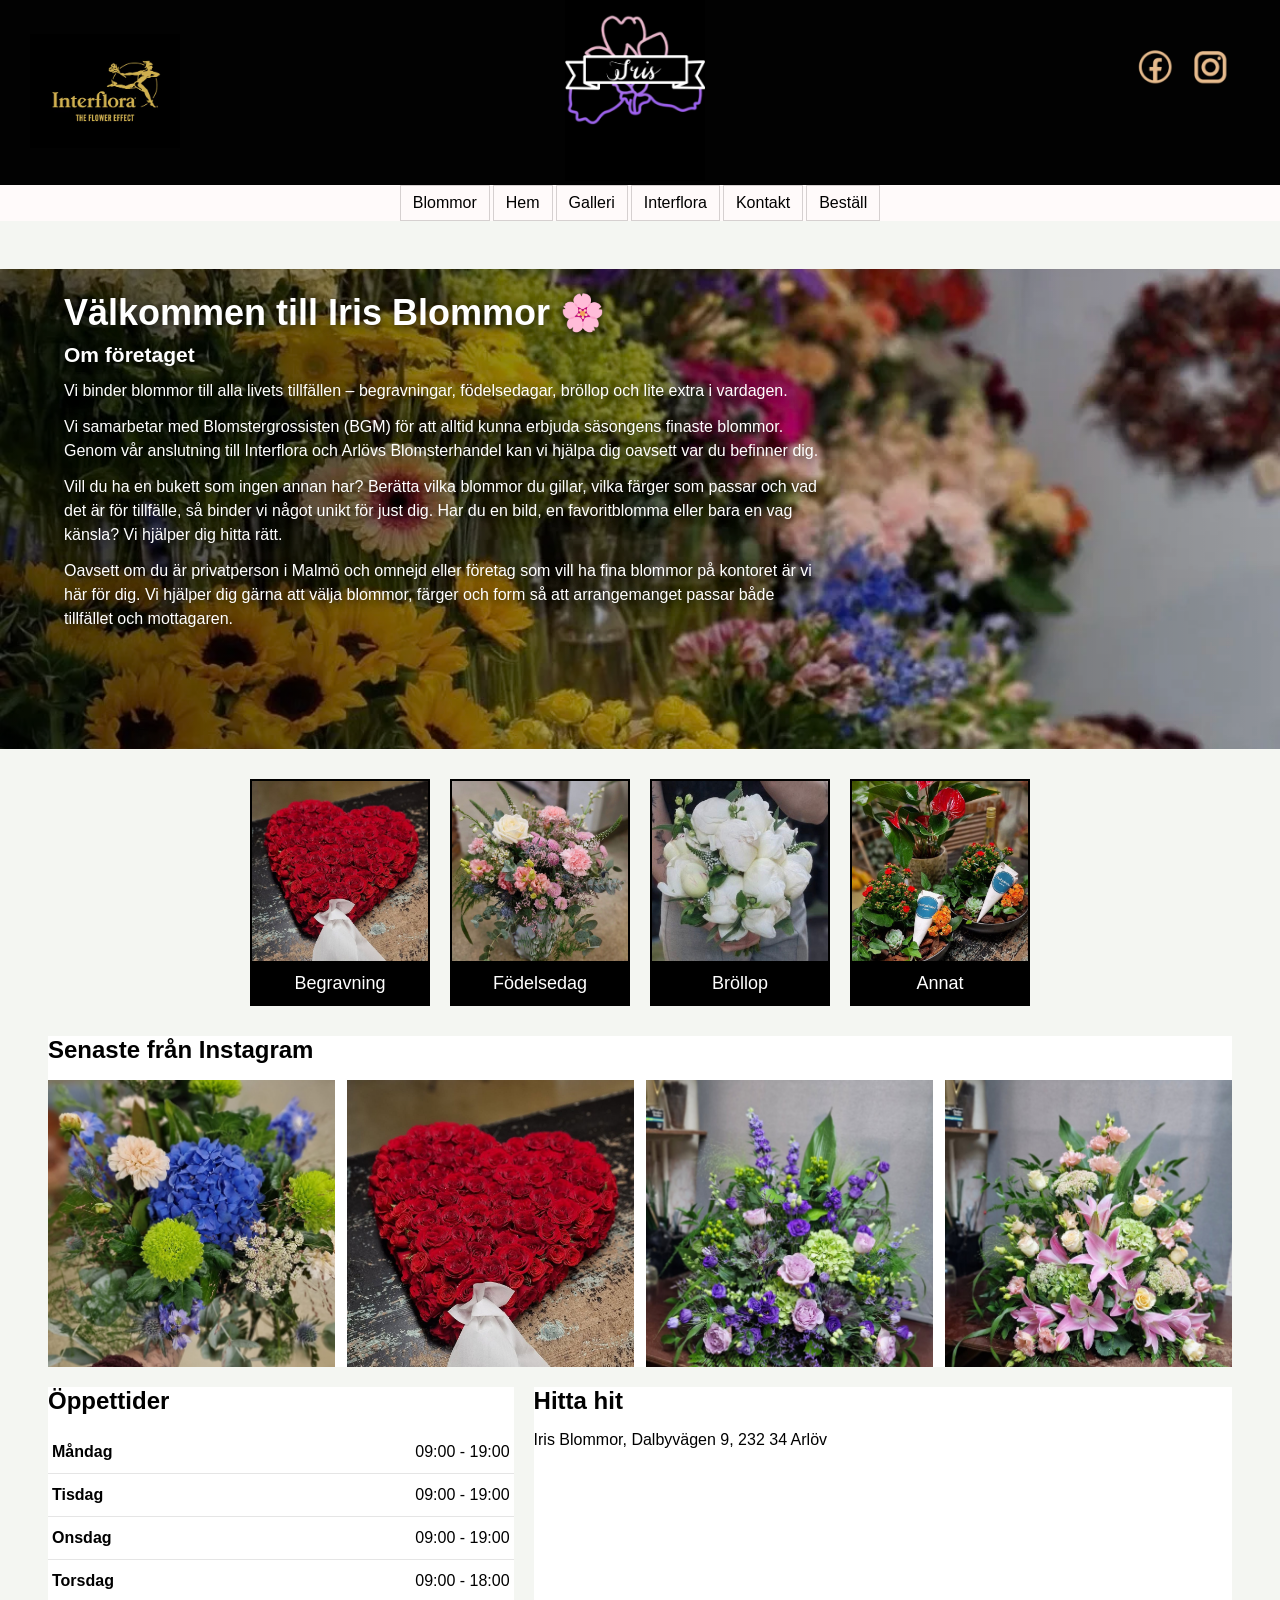
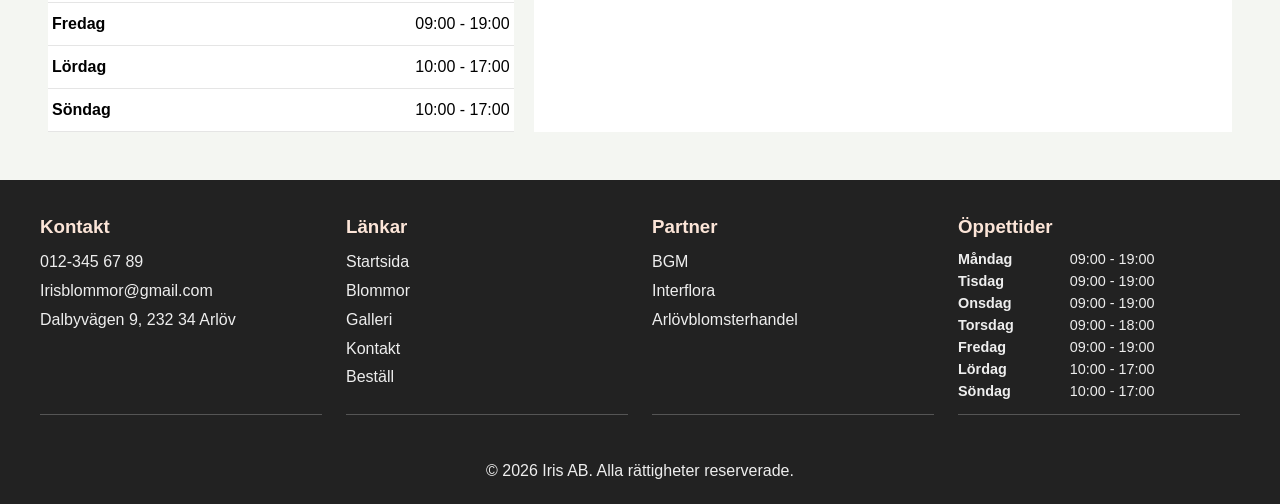
==== index.html @ 08266fca "ad" ====
<!DOCTYPE html>
<html lang="sv">


<head>
    <!-- Favicon -->
    <link rel="icon" type="image/png" href="images/favicon.png">

    <meta charset="UTF-8">

    <!-- Gör sidan anpassad för mobila enheter -->
    <meta name="viewport" content="width=device-width, initial-scale=1.0">
    <title>Startsida | Iris Blommor</title>

    <!-- kopplar html till css -->
    <link rel="stylesheet" href="style.css">
</head>


<body>

    <!-- Header -->

    <header class ="header">
        <div class="align-hover"> </div>

        <!-- samarbetspartners logga och länk -->

        
        <a href="https://www.interflora.se/" target="_blank" class="interflora-link">
            <img src="images/1. startsida/interflora.logga.avif" alt="Interflora">
        </a>

        <!-- Logga -->
        <div class="logo">
            <a href="index.html">
                <img src="images/Logga.png" alt="Logga för Iris Blommor">
            </a>
        </div>

        <!-- sociala medier öppnas i ny flik -->
        <a href="https://www.facebook.com/p/Arl%C3%B6vs-Blomsterhandel-61556911313052/" target="_blank" class="facebook-link">
            <img src="images/1. startsida/facebook.icon.png" alt="Facebook">
        </a>
        <a href="https://www.instagram.com/arlovsblomsterhandel/" target="_blank" class="instagram-link">
            <img src="images/1. startsida/instagram.icon.png" alt="Instagram">
        </a>
        </div>


        <!-- navbar -->

<nav class="nav">

    <!-- Checkbox som styr hamburgarmenyn -->
    <input type="checkbox" id="menu-toggle">

    <!-- Hamburgarikon -->
    <label for="menu-toggle" class="hamburger">
        ☰
    </label>

    <!-- Navigeringslänkar -->
    <ul class="nav-links">

        <!-- Dropdown för Blommor -->
        <li class="dropdown">
            <a href="blommor.html">Blommor</a>

            <!-- Undermenyn -->
            <ul class="dropdown-menu">
                <li><a href="Begravning.html">Begravning</a></li>
                <li><a href="födelsedag.html">Födelsedag</a></li>
                <li><a href="Bröllop.html">Bröllop</a></li>
                <li><a href="annat.html">Annat</a></li>
            </ul>
        </li>
        <li><a href="index.html">Hem</a></li>

        <li><a href="Galleri.html">Galleri</a></li>
        <li>
            <a href="https://www.interflora.se/" target="_blank">
                Interflora
            </a>
        </li>
        <li><a href="Kontakt.html">Kontakt</a></li>
        <li><a href="Beställ.html">Beställ</a></li>
    </ul>
</nav>
    </header>
    <main class="main home-page">
        <section class="home-Backgroundimg">
            <div class="Background-picture">
                <img src="images/1. startsida/startsida.bakgrund.webp" alt="Blommor i butiken">
                <div class="hero-caption">
                    <h1>Välkommen till Iris Blommor 🌸</h1>
                    <h2>Om företaget</h2>
                    <p>
                        Vi binder blommor till alla livets tillfällen – begravningar, födelsedagar, bröllop och lite extra i vardagen.
                    </p>
                    <p>
                        Vi samarbetar med Blomstergrossisten (BGM) för att alltid kunna erbjuda säsongens finaste blommor. Genom vår anslutning till Interflora och Arlövs Blomsterhandel kan vi hjälpa dig oavsett var du befinner dig.
                    </p>
                    <p>
                        Vill du ha en bukett som ingen annan har? Berätta vilka blommor du gillar, vilka färger som passar och vad det är för tillfälle, så binder vi något unikt för just dig. Har du en bild, en favoritblomma eller bara en vag känsla? Vi hjälper dig hitta rätt.
                    </p>
                    <p>
                        Oavsett om du är privatperson i Malmö och omnejd eller företag som vill ha fina blommor på kontoret är vi här för dig. Vi hjälper dig gärna att välja blommor, färger och form så att arrangemanget passar både tillfället och mottagaren.
                </div>
            </div>
        </section>
        <nav class="category-row" aria-label="Blomkategorier">
            <a class="category-card" href="Begravning.html">
                <img src="images/1. startsida/startsida.begravning.jpg" alt="Röda begravningsrosor">
                <span>Begravning</span>
            </a>
            <a class="category-card" href="Födelsedag.html">
                <img src="images/1. startsida/startsida.födelsedag.jpg" alt="Födelsedagsblommor">
                <span>Födelsedag</span>
            </a>
            <a class="category-card" href="Bröllop.html">
                <img src="images/1. startsida/startsida.bröllop.jpg" alt="Brudbukett">
                <span>Bröllop</span>
            </a>
            <a class="category-card" href="annat.html">
                <img src="images/1. startsida/startsida.annat.jpg" alt="Blommor och gröna växter">
                <span>Annat</span>
            </a>
        </nav>
        <section class="insta-gallery">
            <h2>Senaste från Instagram</h2>
            <div class="insta-photos">
                <a href="https://www.instagram.com/arlovsblomsterhandel/" target="_blank" rel="noopener noreferrer">
                    <img src="images/2. galleri/819581224_122337029588230377_409432642541311560_n.jpg" alt="Blomsterarrangemang från Instagram" loading="lazy">
                </a>
                <a href="https://www.instagram.com/arlovsblomsterhandel/" target="_blank" rel="noopener noreferrer">
                    <img src="images/2. galleri/788689650_122330932160230377_5820481284189888704_n.jpg" alt="Blomsterarrangemang från Instagram" loading="lazy">
                </a>
                <a href="https://www.instagram.com/arlovsblomsterhandel/" target="_blank" rel="noopener noreferrer">
                    <img src="images/2. galleri/787598677_122330304278230377_1115316224677030741_n.jpg" alt="Blomsterarrangemang från Instagram" loading="lazy">
                </a>
                <a href="https://www.instagram.com/arlovsblomsterhandel/" target="_blank" rel="noopener noreferrer">
                    <img src="images/2. galleri/786392705_122330304266230377_5832967426461933245_n.jpg" alt="Blomsterarrangemang från Instagram" loading="lazy">
                </a>
            </div>
        </section>
        <div class="home-info">
            <section class="open-hours">
                <h2>Öppettider</h2>
                <table>
                    <tr><th scope="row">Måndag</th><td>09:00 - 19:00</td></tr>
                    <tr><th scope="row">Tisdag</th><td>09:00 - 19:00</td></tr>
                    <tr><th scope="row">Onsdag</th><td>09:00 - 19:00</td></tr>
                    <tr><th scope="row">Torsdag</th><td>09:00 - 18:00</td></tr>
                    <tr><th scope="row">Fredag</th><td>09:00 - 19:00</td></tr>
                    <tr><th scope="row">Lördag</th><td>10:00 - 17:00</td></tr>
                    <tr><th scope="row">Söndag</th><td>10:00 - 17:00</td></tr>
                </table>
            </section>
            <section class="find-us">
                <h2>Hitta hit</h2>
                <address>Iris Blommor, Dalbyvägen 9, 232 34 Arlöv</address>
                <iframe title="Karta till Arlövs Blomsterhandel" src="https://www.google.com/maps/embed?pb=!1m18!1m12!1m3!1d2252.2440947046625!2d13.0731449!3d55.632567599999994!2m3!1f0!2f0!3f0!3m2!1i1024!2i768!4f13.1!3m3!1m2!1s0x4653a25322d41d95%3A0x89d843fb14d000d4!2sInterflora%20%2F%20Arl%C3%B6vs%20Blomsterhandel%20AB!5e0!3m2!1ssv!2sse!4v1791801878613!5m2!1ssv!2sse" loading="lazy" referrerpolicy="strict-origin-when-cross-origin" allowfullscreen></iframe>
            </section>
        </div>
    </main>
    <footer class="footer">
        <div class="footer-content">
            <section>
                <h3>Kontakt</h3>
                <a href="+46123456789">012-345 67 89</a>
                <a href="mailto:irisblommor@gmail.com">Irisblommor@gmail.com</a>
                <a href="https://www.google.com/maps/search/?api=1&amp;query=Dalbyv%C3%A4gen+9%2C+232+34+Arl%C3%B6v">Dalbyvägen 9, 232 34 Arlöv</a>  
            </section> 
            
            <nav aria-label="Sidfotsmeny">
                <h3>Länkar</h3>
                <a href="index.html">Startsida</a>
                <a href="blommor.html">Blommor</a> 
                <a href="Galleri.html">Galleri</a>
                <a href="Kontakt.html">Kontakt</a>
                <a href="Beställ.html">Beställ</a>
            </nav>

            <section>
                <h3>Partner</h3>
                <a href="https://bgm.aph.se/">BGM</a>
                <a href="https://www.interflora.se/">Interflora</a>
                <a href="https://arlovsblomsterhandel.se/">Arlövblomsterhandel</a>
            </section>

            <section>
                <h3>Öppettider</h3>
                <table>
                    <tr><th scope="row">Måndag</th><td>09:00 - 19:00</td></tr>
                    <tr><th scope="row">Tisdag</th><td>09:00 - 19:00</td></tr>
                    <tr><th scope="row">Onsdag</th><td>09:00 - 19:00</td></tr>
                    <tr><th scope="row">Torsdag</th><td>09:00 - 18:00</td></tr>
                    <tr><th scope="row">Fredag</th><td>09:00 - 19:00</td></tr>
                    <tr><th scope="row">Lördag</th><td>10:00 - 17:00</td></tr>
                    <tr><th scope="row">Söndag</th><td>10:00 - 17:00</td></tr>
                </table>
            </section>
            <p>&copy; 2026 Iris AB. Alla rättigheter reserverade.</p>
        </div>
    </footer>
</body>
</html>
---- style.css ----
/* Mobile-first: mobil är standard. Större skärmar anpassas längre ned. */
:root {
    --farg-svart: #020202;
    --farg-vit: white;
}

/* Grundstil och mobil */
* {
    margin: 0;
    padding: 0;
    box-sizing: border-box;
}

body {
    font-family: Arial, sans-serif;
    margin: 0;
    padding: 0;
    box-sizing: border-box;
}

.header {
    background-color: var(--farg-svart);
    padding: 10px 0 0;
    text-align: center;
    display: grid;
    grid-template-columns: 1fr 1fr 1fr;
    align-items: center;
    padding-top: 8px;
}

.interflora-link {
    grid-column: 1;
    grid-row: 1;
    justify-self: start;
    margin-left: 10px;
}

.interflora-link img {
    width: 70px;
    height: auto;
    margin-right: 10px;
}

.logo {
    grid-column: 2;
    grid-row: 1;
    justify-self: center;
}

.logo img {
    width: 90px;
    height: auto;
    margin-right: 10px;
}

.facebook-link {
    grid-column: 3;
    grid-row: 1;
    justify-self: end;
    margin-right: 45px;
}

.instagram-link {
    grid-column: 3;
    grid-row: 1;
    justify-self: end;
    margin-right: 10px;
}

.facebook-link img,
.instagram-link img {
    width: 30px;
    height: auto;
    margin-right: 6px;
}

.nav {
    background-color: #fffafa;
    position: relative;
    z-index: 10;
    grid-column: 1 / -1;
    grid-row: 2;
    width: 100%;
}

.nav-links {
    display: none;
    justify-content: center;
    align-items: stretch;
    gap: 0;
    list-style: none;
    margin: 0;
    padding: 0;
    flex-direction: column;
    width: 100%;
}

.nav a {
    display: block;
    padding: 12px 20px;
    border: 1px solid #d6d0d0;
    color: black;
    text-decoration: none;
}

.nav a:hover {
    background-color: #f2f2f2;
}

.dropdown {
    position: relative;
}

.nav .dropdown-menu {
    display: block;
    position: static;
    top: 100%;
    left: 0;
    min-width: 180px;
    background-color: white;
    list-style: none;
    margin: 0;
    padding: 0;
    border: none;
    box-shadow: none;
    padding-left: 20px;
}

.nav .dropdown:hover .dropdown-menu,

.nav .dropdown:focus-within .dropdown-menu {
    display: block;
}

.dropdown-menu a {
    padding: 12px 15px;
}

.dropdown-menu a:hover {
    background-color: #eeeeee;
}

#menu-toggle {
    display: none;
}

.hamburger {
    display: block;
    font-size: 30px;
    cursor: pointer;
    padding: 10px 20px;
    color: black;
}

.main {
    padding: clamp(16px, 4vw, 48px);
    background: #f4f6f2;
}

.home-Backgroundimg,

.category-row,

.insta-gallery,

.home-info {
    width: min(100%, 1200px);
    margin-inline: auto;
}

.home-Backgroundimg {
    width: calc(100% + clamp(16px, 4vw, 48px) + clamp(16px, 4vw, 48px));
    max-width: none;
    margin-left: calc(0px - clamp(16px, 4vw, 48px));
    margin-right: 0;
}

.Background-picture {
    position: relative;
    overflow: hidden;
    aspect-ratio: auto;
    min-height: 0;
    display: grid;
}

.Background-picture::after {
    position: absolute;
    inset: 0;
    content: "";
    background: linear-gradient(90deg, rgba(0, 0, 0, 0.62), transparent);
}

.Background-picture > img {
    position: absolute;
    inset: 0;
    display: block;
    width: 100%;
    height: 100%;
    object-fit: cover;
}

.hero-caption {
    position: relative;
    z-index: 1;
    right: auto;
    top: auto;
    left: auto;
    width: auto;
    max-width: none;
    color: white;
    text-align: left;
    text-shadow: 0 2px 10px rgba(0, 0, 0, 0.8);
    grid-area: 1 / 1;
    align-self: start;
    margin: 16px;
    bottom: auto;
}

.hero-caption h1 {
    margin-bottom: 10px;
    font-size: 24px;
    line-height: 1.1;
}

.hero-caption h2 {
    margin-bottom: 12px;
    font-size: 18px;
}

.hero-caption p {
    margin: 0;
    font-size: 14px;
    line-height: 1.35;
    text-align: left;
}

.hero-caption p + p {
    margin-top: 8px;
}

.home-page .category-row {
    display: flex;
    justify-content: center;
    align-items: center;
    flex-wrap: wrap;
    gap: 20px;
    padding: 30px 0;
}

.home-page .category-card {
    display: block;
    width: min(140px, calc((100% - 15px) / 2));
    background: var(--farg-vit);
    border: 2px solid black;
    color: black;
    text-align: center;
    text-decoration: none;
    transition: transform 0.3s ease;
}

.home-page .category-card img {
    display: block;
    width: 100%;
    height: 110px;
    object-fit: cover;
}

.home-page .category-card span {
    display: block;
    margin: 0;
    padding: 10px;
    border-top: 2px solid black;
    color: white;
    background: black;
    font-size: 18px;
}

.home-page .category-card:hover,

.home-page .category-card:focus-visible {
    z-index: 2;
    transform: scale(1.25);
}

.insta-gallery,

.open-hours,

.find-us {
    padding: 20px;
    color: black;
    background: var(--farg-vit);
    text-align: left;
}

.insta-gallery h2,

.open-hours h2,

.find-us h2 {
    margin-bottom: 16px;
}

.insta-photos {
    display: grid;
    grid-template-columns: repeat(2, minmax(0, 1fr));
    gap: 9px;
}

.insta-photos a {
    overflow: hidden;
    aspect-ratio: 1;
}

.insta-photos img {
    display: block;
    width: 100%;
    height: 100%;
    object-fit: cover;
}

.home-info {
    display: grid;
    grid-template-columns: 1fr;
    gap: 14px;
    margin-top: 20px;
}

.open-hours table,

.find-us iframe {
    width: 100%;
}

.open-hours table {
    border-collapse: collapse;
}

.open-hours th,

.open-hours td {
    padding: 12px 4px;
    border-bottom: 1px solid #e5e5e5;
    text-align: left;
}

.open-hours td {
    text-align: right;
    white-space: nowrap;
}

.find-us address {
    margin-bottom: 12px;
    font-style: normal;
}

.find-us iframe {
    display: block;
    height: 220px;
    border: 0;
}

.home-page .category-card:hover,

    .home-page .category-card:focus-visible {
    transform: scale(1.1);
}

.insta-gallery,

    .open-hours,

    .find-us {
    padding: 16px;
}

.footer {
    padding: 36px 20px 18px;
    color: #f5f5f5;
    background: #222;
}

.footer-content {
    max-width: 1200px;
    margin: auto;
    display: grid;
    grid-template-columns: 1fr;
    gap: 16px;
}

.footer-content > section,

.footer-content > nav {
    padding-bottom: 12px;
    border-bottom: 1px solid #555;
}

.footer h3 {
    margin-bottom: 10px;
    color: #fce5d8;
}

.footer p,

.footer a,

.footer address {
    color: #eee;
    line-height: 1.8;
}

.footer address {
    font-style: normal;
}

.footer a {
    display: block;
    text-decoration: none;
}

.footer a:hover {
    text-decoration: underline;
}

.footer table {
    width: 100%;
    border-collapse: collapse;
    color: #eee;
    font-size: 0.9rem;
}

.footer th,

.footer td {
    padding: 3px 0;
    text-align: left;
}

.footer td {
    white-space: nowrap;
}

.footer-content > p {
    grid-column: 1 / -1;
    margin-top: 4px;
    padding-top: 14px;
    text-align: center;
}

main {
    padding-top: 28px;
    padding-bottom: 30px;
}

main .Galleri-bilder {
    max-width: 1200px;
    margin: 18px auto;
    display: grid;
    grid-template-columns: repeat(2, minmax(0, 1fr));
    gap: 12px;
    grid-auto-flow: dense;
}

main .Galleri-bilder img {
    display: block;
    width: 100%;
    height: 240px;
    object-fit: cover;
    border-radius: 12px;
    box-shadow: 0 4px 12px rgba(0, 0, 0, 0.08);
}

main .Galleri-bilder .gallery-feature {
    grid-column: span 1;
    height: 260px;
}

.header-top {
    padding: 10px;
    gap: 10px;
}

.facebook-link img,

    .instagram-link img {
    width: 30px;
}

.sociala-medier {
    gap: 5px;
}

.sociala-medier img {
    width: 25px;
    height: 25px;
}

#menu-toggle:checked ~ .nav-links {
    display: flex;
}

.bestall-main {
    min-height: 100vh;
    background-color: white;
    padding: 20px 10px 40px;
    display: flex;
    justify-content: center;
    align-items: flex-start;
}

.bestall-form {
    width: 100%;
    max-width: 400px;
    border: 2px solid black;
    padding: 10px;
    display: flex;
    flex-direction: column;
    gap: 12px;
}

.bestall-form h1 {
    font-size: 26px;
    margin-bottom: 10px;
}

.bestall-form label {
    font-size: 16px;
}

.bestall-form > input,

.bestall-form textarea {
    width: 100%;
    padding: 10px;
    border: 1px solid #777;
    border-radius: 4px;
    font-family: Arial, sans-serif;
    font-size: 16px;
}

.form-grupp {
    display: flex;
    flex-wrap: wrap;
    gap: 15px;
    margin: 12px 0;
}

.form-grupp label {
    display: flex;
    align-items: center;
    gap: 5px;
}

.notering {
    display: flex;
    align-items: center;
    gap: 8px;
}

.bestall-form button {
    background-color: var(--farg-svart);
    color: white;
    border: none;
    padding: 12px;
    font-size: 16px;
    cursor: pointer;
}

.bestall-form button:hover {
    background-color: #555;
}

.kategorier {
    display: flex;
    justify-content: space-evenly;
    align-items: center;
    flex-wrap: wrap;
    gap: 15px;
    padding: 30px 10px;
}

.kategori {
    display: block;
    width: 140px;
    background-color: white;
    border: 2px solid black;
    text-align: center;
    text-decoration: none;
    color: black;
    transition: transform 0.3s ease;
}

.kategori img {
    display: block;
    width: 100%;
    height: 110px;
    object-fit: cover;
}

.kategori p {
    background-color: black;
    color: white;
    padding: 10px;
    font-size: 18px;
    margin: 0;
    border-top: 2px solid black;
}

.kategori:hover {
    transform: scale(1.25);
    z-index: 2;
}

.kategori:hover, .kategori:focus-visible {
    transform: scale(1.1);
}

.begravning-main {
    background-color: white;
    min-height: 100vh;
    padding: 20px 15px 40px;
}

.begravning-main h1 {
    font-size: 32px;
    margin-bottom: 5px;
    margin-left: 0;
}

.begravning-intro {
    font-size: 14px;
    margin-left: 0;
    margin-bottom: 30px;
}

.begravning-grid {
    display: grid;
    grid-template-columns: 1fr;
    gap: 25px 10px;
}

.begravning-kategori {
    min-width: 0;
    padding: 0 8px;
    border-right: 1px solid black;
}

.begravning-kategori:last-child {
    border-right: none;
}

.begravning-huvudbild {
    display: block;
    width: 100%;
    aspect-ratio: 1 / 1;
    height: auto;
    object-fit: cover;
    object-position: center;
    border-radius: 5px;
}

.begravning-kategori h2 {
    font-size: 15px;
    margin-top: 10px;
    margin-bottom: 5px;
}

.begravning-kategori p {
    font-size: 13px;
    margin-bottom: 25px;
}

.begravning-bilder {
    display: grid;
    flex-direction: column;
    gap: 15px;
    grid-template-columns: repeat(2, minmax(0, 1fr));
}

.begravning-bestall {
    display: flex;
    justify-content: center;
    margin-top: 50px;
}

.begravning-bestall a {
    background-color: black;
    color: white;
    text-decoration: none;
    padding: 15px 35px;
    border-radius: 5px;
    font-size: 18px;
}

.begravning-bestall a:hover {
    background-color: #555;
}

.fodelsedag-main {
    background-color: white;
    min-height: 100vh;
    padding: 20px 15px 40px;
}

.fodelsedag-main h1 {
    font-size: 32px;
    margin-bottom: 25px;
    margin-left: 0;
}

.fodelsedag-info {
    max-width: 850px;
}

.fodelsedag-info p {
    font-size: 15px;
    line-height: 1.4;
    margin-bottom: 10px;
}

.fodelsedag-bilder {
    display: grid;
    grid-template-columns: 1fr;
    gap: 10px;
    max-width: 900px;
    margin: 0 auto;
}

.fodelsedag-bilder img {
    display: block;
    width: 100%;
    aspect-ratio: 1 / 1;
    height: auto;
    object-fit: cover;
    object-position: center;
    border-radius: 5px;
}

.fodelsedag-bestall {
    display: flex;
    justify-content: center;
    margin-top: 50px;
}

.fodelsedag-bestall a {
    background-color: black;
    color: white;
    text-decoration: none;
    padding: 15px 35px;
    border-radius: 5px;
    font-size: 18px;
}

.fodelsedag-bestall a:hover {
    background-color: #555;
}

.brollop-main {
    background-color: white;
    min-height: 100vh;
    padding: 20px 15px 40px;
}

.brollop-main h1 {
    font-size: 32px;
    margin-bottom: 5px;
    margin-left: 0;
}

.brollop-intro {
    font-size: 14px;
    margin-left: 0;
    margin-bottom: 30px;
}

.brollop-grid {
    display: grid;
    grid-template-columns: 1fr;
    gap: 25px 10px;
}

.brollop-kategori {
    min-width: 0;
    padding: 0 8px;
    border-right: none;
}

.brollop-kategori:last-child {
    border-right: none;
}

.brollop-huvudbild {
    display: block;
    width: 100%;
    aspect-ratio: 1 / 1;
    height: auto;
    object-fit: cover;
    object-position: center;
    border-radius: 5px;
}

.brollop-kategori h2 {
    font-size: 17px;
    margin-top: 10px;
    margin-bottom: 5px;
}

.brollop-kategori p {
    font-size: 14px;
    margin-bottom: 25px;
}

.brollop-bilder {
    display: grid;
    flex-direction: column;
    gap: 15px;
    grid-template-columns: repeat(2, minmax(0, 1fr));
}

.brollop-bestall {
    display: flex;
    justify-content: center;
    margin-top: 50px;
}

.brollop-bestall a {
    background-color: black;
    color: white;
    text-decoration: none;
    padding: 15px 35px;
    border-radius: 5px;
    font-size: 18px;
}

.brollop-bestall a:hover {
    background-color: #555;
}

.annat-main {
    background-color: white;
    min-height: 100vh;
    padding: 20px 15px 40px;
}

.annat-main h1 {
    font-size: 32px;
    margin-bottom: 5px;
    margin-left: 0;
}

.annat-intro {
    font-size: 14px;
    margin-bottom: 30px;
    margin-left: 0;
}

.annat-grid {
    display: grid;
    grid-template-columns: 1fr;
    gap: 25px 10px;
}

.annat-kategori {
    min-width: 0;
    padding: 0 8px;
    border-right: none;
}

.annat-kategori:last-child {
    border-right: none;
}

.annat-huvudbild {
    display: block;
    width: 100%;
    aspect-ratio: 1 / 1;
    height: auto;
    object-fit: cover;
    object-position: center;
    border-radius: 5px;
}

.annat-kategori h2 {
    font-size: 17px;
    margin-top: 10px;
    margin-bottom: 5px;
}

.annat-kategori p {
    font-size: 14px;
    margin-bottom: 25px;
}

.annat-bilder {
    display: grid;
    flex-direction: column;
    gap: 15px;
    grid-template-columns: repeat(2, minmax(0, 1fr));
}

.begravning-bilder img,

.brollop-bilder img,

.annat-bilder img {
    display: block;
    width: 100%;
    max-width: 100%;
    height: auto;
}

.annat-bestall {
    display: flex;
    justify-content: center;
    margin-top: 50px;
}

.annat-bestall a {
    background-color: black;
    color: white;
    text-decoration: none;
    padding: 15px 35px;
    border-radius: 5px;
    font-size: 18px;
}

.annat-bestall a:hover {
    background-color: #555;
}

/* Anpassning från 401px */
@media (min-width: 401px) {
    .begravning-grid {
        grid-template-columns: repeat(2, minmax(0, 1fr));
    }

    .begravning-bilder {
        display: flex;
        grid-template-columns: revert;
    }

    .fodelsedag-bilder {
        grid-template-columns: repeat(2, minmax(0, 1fr));
    }

    .brollop-grid {
        grid-template-columns: repeat(2, minmax(0, 1fr));
    }

    .brollop-bilder {
        display: flex;
        grid-template-columns: revert;
    }

    .annat-grid {
        grid-template-columns: repeat(2, minmax(0, 1fr));
    }

    .annat-bilder {
        display: flex;
        grid-template-columns: revert;
    }

}

/* Anpassning från 601px */
@media (min-width: 601px) {
    .Background-picture {
        aspect-ratio: 16 / 6;
        min-height: 220px;
        display: revert;
    }

    .hero-caption {
        position: absolute;
        right: 24px;
        top: 24px;
        left: 5%;
        width: min(72%, 760px);
        max-width: 760px;
        grid-area: revert;
        align-self: revert;
        margin: revert;
        bottom: revert;
    }

    .hero-caption h1 {
        font-size: 36px;
    }

    .hero-caption h2 {
        font-size: 21px;
    }

    .hero-caption p {
        font-size: 16px;
        line-height: 1.5;
    }

    .hero-caption p + p {
        margin-top: 12px;
    }

    .home-page .category-card {
        width: min(180px, calc((100% - 20px) / 2));
    }

    .home-page .category-card img {
        height: 180px;
    }

    .insta-photos {
        grid-template-columns: repeat(4, minmax(0, 1fr));
        gap: 12px;
    }

    .home-info {
        grid-template-columns: minmax(0, 0.8fr) minmax(0, 1.2fr);
        gap: 20px;
    }

    .find-us iframe {
        height: 240px;
    }

    .begravning-main {
        padding: 30px 25px 60px;
    }

    .begravning-main h1 {
        font-size: 42px;
        margin-left: 30px;
    }

    .begravning-intro {
        margin-left: 30px;
    }

    .begravning-grid {
        grid-template-columns: repeat(3, minmax(0, 1fr));
    }

    .fodelsedag-main {
        padding: 30px 25px 60px;
    }

    .fodelsedag-main h1 {
        font-size: 42px;
        margin-left: 30px;
    }

    .fodelsedag-info p {
        font-size: 17px;
    }

    .fodelsedag-bilder {
        grid-template-columns: repeat(3, minmax(0, 1fr));
        gap: 20px;
    }

    .brollop-main {
        padding: 30px 25px 60px;
    }

    .brollop-main h1 {
        font-size: 42px;
        margin-left: 30px;
    }

    .brollop-intro {
        margin-left: 30px;
    }

    .annat-main {
        padding: 30px 25px 60px;
    }

    .annat-main h1 {
        font-size: 42px;
        margin-left: 30px;
    }

    .annat-grid {
        grid-template-columns: repeat(3, minmax(0, 1fr));
    }

    .Background-picture > img {
        grid-area: revert;
    }

    .insta-gallery,
    
        .open-hours,
    
        .find-us {
        padding: revert;
    }

    .annat-intro {
        margin-left: revert;
    }

}

/* Anpassning från 700px */
@media (min-width: 700px) {
    .footer-content {
        grid-template-columns: repeat(2, minmax(0, 1fr));
        gap: 24px;
    }

}

/* Anpassning från 769px */
@media (min-width: 769px) {
    .interflora-link {
        margin-left: 30px;
    }

    .interflora-link img {
        width: 150px;
    }

    .logo img {
        width: 140px;
    }

    .facebook-link {
        margin-right: 85px;
    }

    .instagram-link {
        margin-right: 30px;
    }

    .nav-links {
        display: flex;
        align-items: center;
        gap: 3px;
        flex-direction: revert;
        width: revert;
    }

    .nav a {
        padding: 8px 12px;
    }

    .nav .dropdown-menu {
        display: none;
        position: absolute;
        border: 1px solid #d6d0d0;
        box-shadow: 0 5px 10px rgba(0, 0, 0, 0.2);
        padding-left: revert;
    }

    .hamburger {
        display: none;
        font-size: revert;
        cursor: revert;
        padding: revert;
        color: revert;
    }

    .footer-content {
        grid-template-columns: repeat(4, minmax(0, 1fr));
    }

    main .Galleri-bilder {
        grid-template-columns: repeat(3, minmax(0, 1fr));
    }

    main .Galleri-bilder .gallery-feature {
        height: 360px;
    }

    .bestall-main {
        padding: 30px 20px 60px;
    }

    .bestall-form {
        padding: 20px;
    }

    .kategorier {
        gap: 20px;
        padding: 50px 20px;
    }

    .kategori {
        width: 180px;
    }

    .kategori img {
        height: 180px;
    }

    .header {
        padding-top: revert;
    }

    .header-top {
        padding: revert;
        gap: revert;
    }

    .facebook-link img,
    .instagram-link img {
        width: 70px;
    }

    .sociala-medier {
        gap: revert;
    }

    .sociala-medier img {
        width: revert;
        height: revert;
    }

    #menu-toggle:checked ~ .nav-links {
        display: revert;
    }

    .kategori:hover, .kategori:focus-visible {
        transform: revert;
    }

}

/* Anpassning från 1001px */
@media (min-width: 1001px) {
    .begravning-grid {
        grid-template-columns: repeat(7, 1fr);
        gap: 10px;
    }

    .brollop-grid {
        grid-template-columns: repeat(4, minmax(0, 1fr));
        gap: 10px;
    }

    .brollop-kategori {
        border-right: 1px solid black;
    }

    .annat-grid {
        grid-template-columns: repeat(5, minmax(0, 1fr));
        gap: 10px;
    }

    .annat-kategori {
        border-right: 1px solid black;
    }

}


/* Stor bild på Blommor-sidan */
.blommor-hero {
    position: relative;
    width: 100%;
    height: 300px;
    overflow: hidden;
}

.blommor-hero img {
    display: block;
    width: 100%;
    height: 100%;
    object-fit: cover;
}

.blommor-hero h1 {
    position: absolute;
    top: 50%;
    left: 50%;
    transform: translate(-50%, -50%);
    color: white;
    background-color: rgba(0, 0, 0, 0.5);
    padding: 15px 25px;
    text-align: center;
}

/* Bakgrundsbild bakom beställningsformuläret */
.bestall-main {
    background-image: url("images/1. startsida/startsida.bakgrund.webp");
    background-size: cover;
    background-position: center;
    background-repeat: no-repeat;
}

.bestall-form {
    background-color: white;
}

/* Tangentbordsstöd för hamburgarmenyn */
#menu-toggle {
    position: absolute;
    width: 1px;
    height: 1px;
    opacity: 0;
}

#menu-toggle:focus-visible + .hamburger {
    outline: 3px solid #b88656;
    outline-offset: 4px;
}

/* Större bild på större skärmar */
@media (min-width: 768px) {
    .blommor-hero {
        height: 450px;
    }
}


/* Helbild på undersidorna - mobil först */
.sidbild {
    width: 100%;
    height: 250px;
    overflow: hidden;
    margin-bottom: 30px;
}

.sidbild img {
    display: block;
    width: 100%;
    height: 100%;
    object-fit: cover;
}

/* Gör så helbilden når sidans kanter */
.begravning-main .sidbild,
.brollop-main .sidbild,
.fodelsedag-main .sidbild,
.annat-main .sidbild {
    width: calc(100% + 30px);
    margin-left: -15px;
}

/* Beställ-sidan har redan flex-layout */
.bestall-main {
    flex-direction: column;
    align-items: center;
}

.bestall-main .sidbild {
    width: calc(100% + 20px);
    margin-left: -10px;
    flex-shrink: 0;
}

/* Surfplatta */
@media (min-width: 768px) {
    .sidbild {
        height: 350px;
    }

    .begravning-main .sidbild,
    .brollop-main .sidbild,
    .fodelsedag-main .sidbild,
    .annat-main .sidbild {
        width: calc(100% + 50px);
        margin-left: -25px;
    }

    .bestall-main .sidbild {
        width: calc(100% + 40px);
        margin-left: -20px;
    }
}

/* Dator */
@media (min-width: 1000px) {
    .sidbild {
        height: 450px;
    }
}


/* =====================================
   KONTAKTSIDA
   ===================================== */

/* Tar bort extra utrymme ovanför bannern */
.kontakt-main {
    padding-top: 0;
    background-color: white;
}

/* Stor bild högst upp */
.kontakt-hero {
    position: relative;
    width: 100%;
    height: 180px;
    overflow: hidden;
}

.kontakt-hero img {
    width: 100%;
    height: 100%;
    object-fit: cover;
}

/* Rubriken på bilden */
.kontakt-hero h1 {
    position: absolute;
    top: 50%;
    left: 50%;
    transform: translate(-50%, -50%);

    color: white;
    background-color: rgba(0, 0, 0, 0.5);
    padding: 12px 25px;
    text-align: center;
}

/* Allt innehåll på kontaktsidan */
.kontaktsida {
    max-width: 1100px;
    margin: 0 auto;
    padding: 30px 20px;
}

/* Toves bild och kontaktinfo */
.kontakt-info {
    display: grid;
    grid-template-columns: 1fr;
    gap: 30px;
    align-items: start;
}

/* Bild på Tove */
.kontakt-agare img {
    display: block;
    width: 100%;
    max-width: 250px;
    height: 350px;
    object-fit: cover;
    border: 1px solid black;
}

.kontakt-agare p {
    margin-top: 10px;
    font-size: 18px;
}

/* Rubriker och text */
.kontakt-uppgifter h2 {
    font-size: 36px;
    margin-bottom: 30px;
    border-bottom: 2px solid black;
    width: fit-content;
}

.kontakt-uppgifter h3 {
    font-size: 26px;
    margin-bottom: 15px;
}

.kontakt-uppgifter p {
    font-size: 17px;
    margin-bottom: 12px;
    line-height: 1.5;
}

.kontakt-uppgifter a {
    color: black;
    overflow-wrap: anywhere;
}

/* Hemsidans tillverkare */
.kontakt-team {
    margin-top: 45px;
    border-top: 2px solid black;
    padding-top: 15px;
}

.kontakt-team > h2 {
    text-align: center;
    font-size: 28px;
    margin-bottom: 35px;
}

/* Personerna ligger under varandra på mobil */
.team-grid {
    display: grid;
    grid-template-columns: 1fr;
    gap: 35px;
}

/* Bild och text bredvid varandra */
.team-person {
    display: flex;
    align-items: flex-start;
    gap: 15px;
}

.team-person img {
    width: 75px;
    height: 75px;
    object-fit: cover;
    border-radius: 50%;
    flex-shrink: 0;
}

.team-person h3 {
    font-size: 22px;
    margin-bottom: 5px;
    border-bottom: 1px solid black;
}

.team-person p {
    font-size: 16px;
    line-height: 1.5;
}

/* =====================================
   STÖRRE SKÄRMAR
   ===================================== */

@media (min-width: 600px) {

    .kontakt-hero {
        height: 220px;
    }

    /* Bild till vänster, info till höger */
    .kontakt-info {
        grid-template-columns: 280px 1fr;
        gap: 40px;
    }

    /* Två personer på varje rad */
    .team-grid {
        grid-template-columns: repeat(2, minmax(0, 1fr));
        gap: 50px 30px;
    }
}

@media (min-width: 1000px) {

    .kontakt-hero {
        height: 250px;
    }

    .kontaktsida {
        padding: 50px 40px;
    }

    .kontakt-info {
        grid-template-columns: 300px 1fr;
        gap: 70px;
    }

    .team-grid {
        gap: 65px 70px;
    }
}
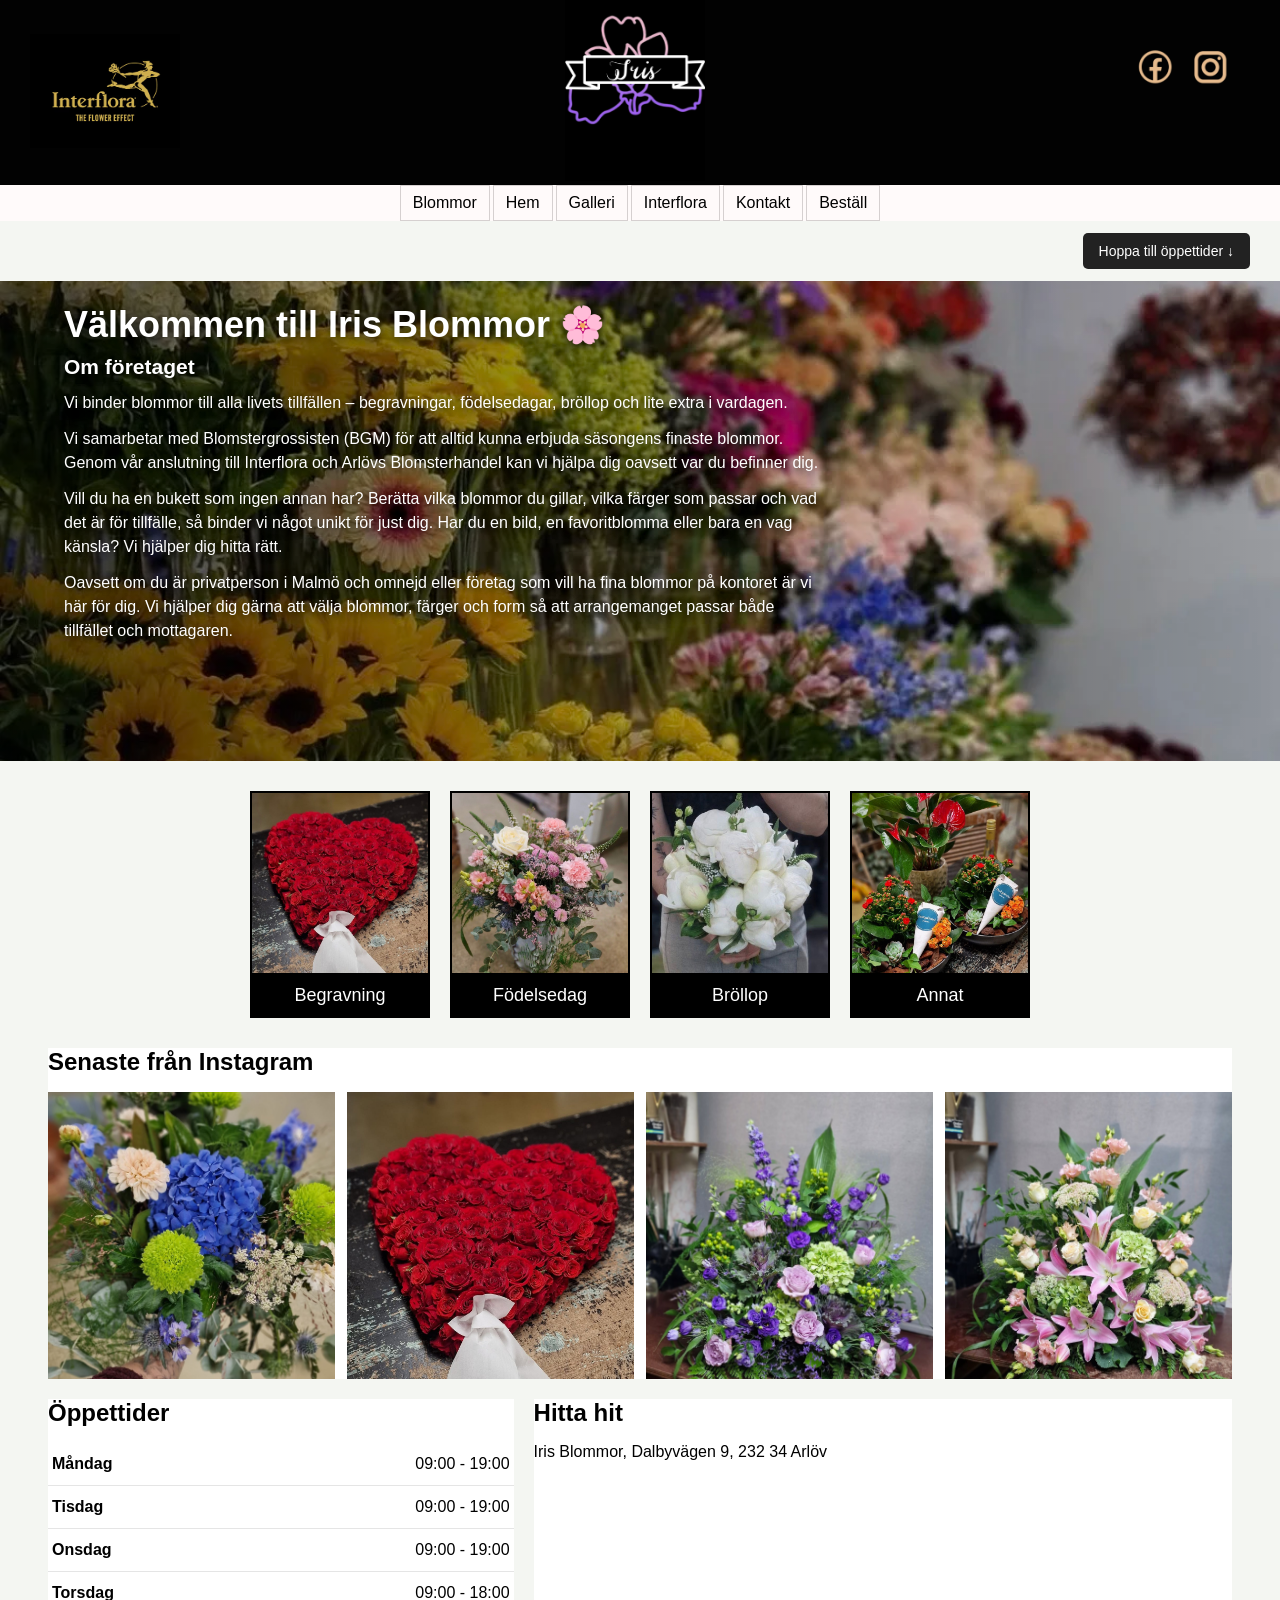
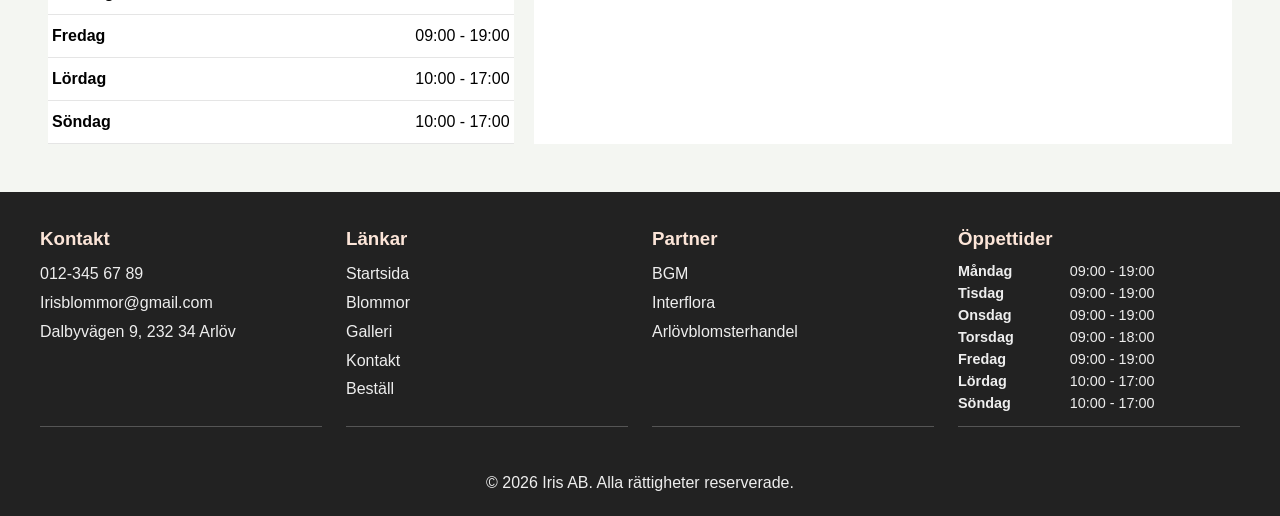
==== commit 61741d92: "hoppa-till knapp" ====
--- a/index.html
+++ b/index.html
@@ -88,6 +88,14 @@
     </ul>
 </nav>
     </header>
+
+    <!-- Knapp som leder ner till öppettiderna -->
+    <div class="hoppa-till">
+        <a href="#oppettider" class="hoppa-knapp">
+            Hoppa till öppettider ↓
+        </a>
+    </div>
+
     <main class="main home-page">
         <section class="home-Backgroundimg">
             <div class="Background-picture">
@@ -145,7 +153,7 @@
             </div>
         </section>
         <div class="home-info">
-            <section class="open-hours">
+            <section class="open-hours" id="oppettider">
                 <h2>Öppettider</h2>
                 <table>
                     <tr><th scope="row">Måndag</th><td>09:00 - 19:00</td></tr>
--- a/style.css
+++ b/style.css
@@ -1557,3 +1557,53 @@
         gap: 65px 70px;
     }
 }
+/* =========================================
+   HOPPA TILL ÖPPETTIDER
+   ========================================= */
+
+/* Placerar knappen till höger under navbaren */
+.hoppa-till {
+    display: flex;
+    justify-content: flex-end;
+    padding: 12px 30px;
+    background-color: #f4f6f2;
+}
+
+/* Knappens utseende */
+.hoppa-knapp {
+    display: inline-block;
+    padding: 10px 16px;
+    background-color: #222;
+    color: white;
+    text-decoration: none;
+    border-radius: 5px;
+    font-size: 14px;
+}
+
+/* Ändrar färg när muspekaren är över knappen */
+.hoppa-knapp:hover {
+    background-color: #555;
+}
+
+/* Tydligt fokus när man använder tangentbord */
+.hoppa-knapp:focus-visible {
+    outline: 3px solid #b88656;
+    outline-offset: 3px;
+}
+
+/* Gör att sidan rullar mjukt till öppettiderna */
+html {
+    scroll-behavior: smooth;
+}
+
+/* Respekterar användare som vill ha mindre rörelse */
+@media (prefers-reduced-motion: reduce) {
+    html {
+        scroll-behavior: auto;
+    }
+}
+
+/* Tar bort extra utrymme ovanför herobilden på startsidan */
+main.main {
+    padding-top: 0;
+}
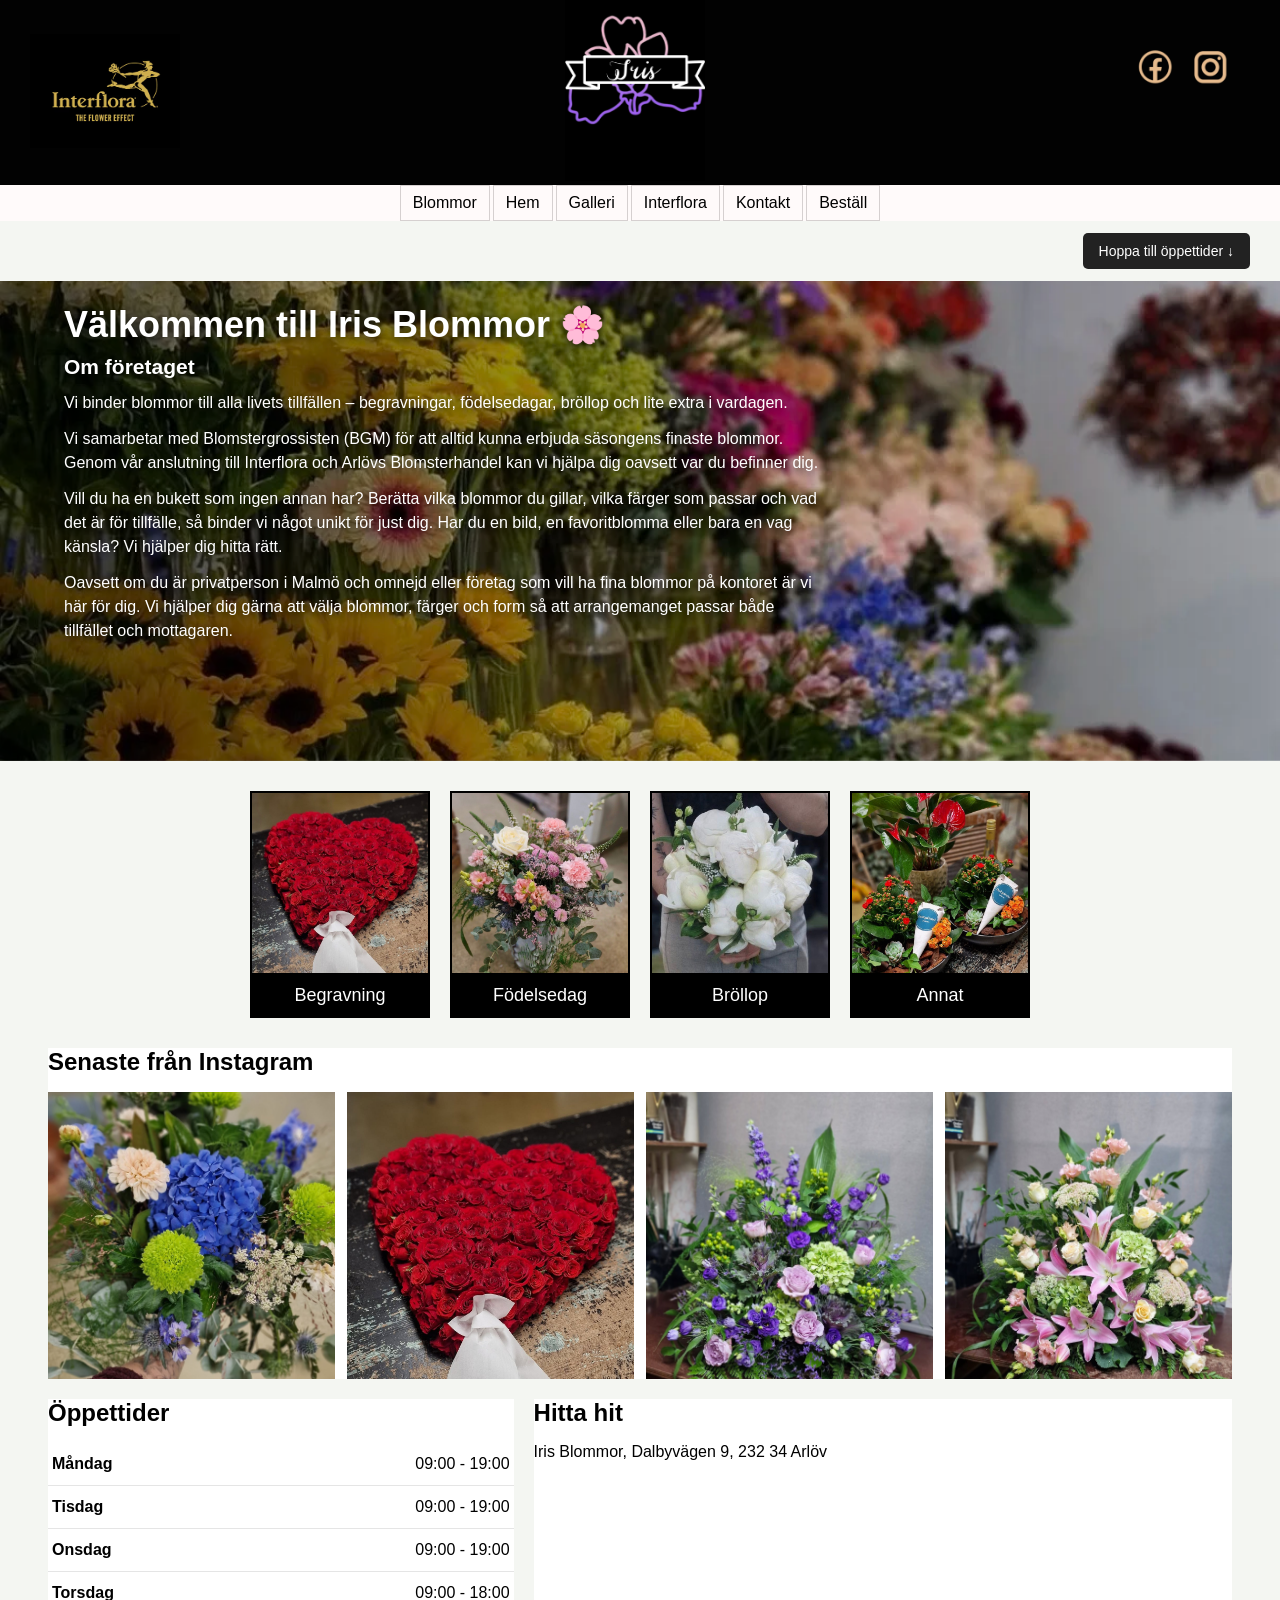
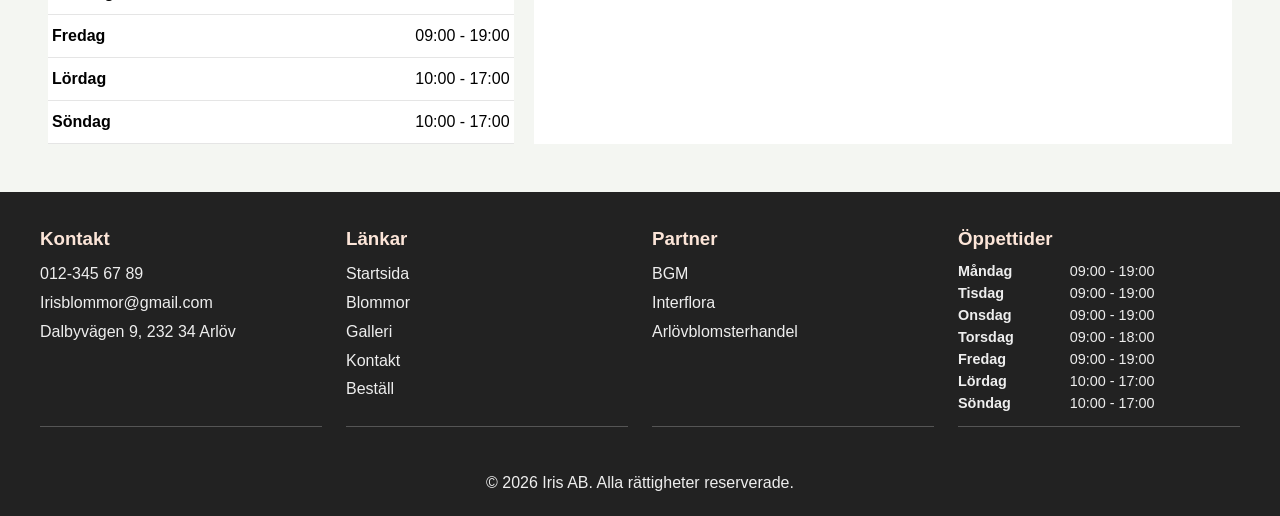
==== commit a1398a2b: "hamburgare fixad." ====
--- a/index.html
+++ b/index.html
@@ -50,24 +50,56 @@
 
         <!-- navbar -->
 
-<nav class="nav">
-
-    <!-- Checkbox som styr hamburgarmenyn -->
-    <input type="checkbox" id="menu-toggle">
-
-    <!-- Hamburgarikon -->
-    <label for="menu-toggle" class="hamburger">
-        ☰
-    </label>
-
-    <!-- Navigeringslänkar -->
-    <ul class="nav-links">
-
-        <!-- Dropdown för Blommor -->
+
+<!-- ==================== NAVIGATION ==================== -->
+
+<nav class="nav" aria-label="Huvudnavigation">
+
+    <!-- Hamburgarmeny för mobil -->
+    <details class="mobilmeny">
+        <summary class="hamburger">
+            <span aria-hidden="true">☰</span>
+            <span class="meny-text">Meny</span>
+        </summary>
+
+        <!-- Länkar som visas när mobilmenyn öppnas -->
+        <ul class="mobil-nav-links">
+
+            <li>
+                <details class="mobil-dropdown">
+                    <summary>Blommor</summary>
+
+                    <ul class="mobil-dropdown-links">
+                        <li><a href="blommor.html">Alla blommor</a></li>
+                        <li><a href="Begravning.html">Begravning</a></li>
+                        <li><a href="födelsedag.html">Födelsedag</a></li>
+                        <li><a href="Bröllop.html">Bröllop</a></li>
+                        <li><a href="annat.html">Annat</a></li>
+                    </ul>
+                </details>
+            </li>
+
+            <li><a href="index.html">Hem</a></li>
+            <li><a href="Galleri.html">Galleri</a></li>
+            <li>
+                <a href="https://www.interflora.se/"
+                   target="_blank"
+                   rel="noopener noreferrer">
+                    Interflora
+                </a>
+            </li>
+            <li><a href="Kontakt.html">Kontakt</a></li>
+            <li><a href="Beställ.html">Beställ</a></li>
+
+        </ul>
+    </details>
+
+    <!-- Vanlig navigation för dator -->
+    <ul class="dator-nav-links">
+
         <li class="dropdown">
             <a href="blommor.html">Blommor</a>
 
-            <!-- Undermenyn -->
             <ul class="dropdown-menu">
                 <li><a href="Begravning.html">Begravning</a></li>
                 <li><a href="födelsedag.html">Födelsedag</a></li>
@@ -75,18 +107,23 @@
                 <li><a href="annat.html">Annat</a></li>
             </ul>
         </li>
+
         <li><a href="index.html">Hem</a></li>
-
         <li><a href="Galleri.html">Galleri</a></li>
         <li>
-            <a href="https://www.interflora.se/" target="_blank">
+            <a href="https://www.interflora.se/"
+               target="_blank"
+               rel="noopener noreferrer">
                 Interflora
             </a>
         </li>
         <li><a href="Kontakt.html">Kontakt</a></li>
         <li><a href="Beställ.html">Beställ</a></li>
+
     </ul>
+
 </nav>
+
     </header>
 
     <!-- Knapp som leder ner till öppettiderna -->
--- a/style.css
+++ b/style.css
@@ -1606,4 +1606,376 @@
 /* Tar bort extra utrymme ovanför herobilden på startsidan */
 main.main {
     padding-top: 0;
-}+}
+
+/* =========================================
+   TILLBAKA TILL TOPPEN-KNAPP
+   ========================================= */
+
+/* Placerar knappen till höger längst ner i main */
+.till-toppen {
+    display: flex;
+    justify-content: flex-end;
+    margin-top: 30px;
+}
+
+/* Knappens utseende */
+.till-toppen-knapp {
+    display: inline-block;
+    padding: 10px 16px;
+    background-color: #222;
+    color: white;
+    text-decoration: none;
+    border-radius: 5px;
+    font-size: 14px;
+}
+
+/* Ändrar färg när muspekaren är över knappen */
+.till-toppen-knapp:hover {
+    background-color: #555;
+}
+
+/* Tydlig markering för tangentbordsanvändare */
+.till-toppen-knapp:focus-visible {
+    outline: 3px solid #b88656;
+    outline-offset: 3px;
+}
+
+/* =========================================
+   KATEGORIBILDER PÅ BESTÄLLNINGSSIDAN
+   ========================================= */
+
+/* Håller formuläret centrerat på sidan */
+.bestall-main .bestall-layout {
+    position: relative;
+    width: 100%;
+    display: flex;
+    justify-content: center;
+}
+
+/* Behåller formulärets befintliga storlek */
+.bestall-main .bestall-layout .bestall-form {
+    width: 100%;
+    max-width: 400px;
+}
+
+/* Kategorierna visas under formuläret på mobil */
+.bestall-kategorier {
+    display: flex;
+    flex-direction: column;
+    gap: 15px;
+    width: 150px;
+}
+
+/* Varje kategori får en tydlig vit ram */
+.bestall-kategori {
+    display: block;
+    width: 100%;
+    border: 5px solid white;
+    background-color: black;
+    color: white;
+    text-decoration: none;
+    text-align: center;
+    box-shadow: 0 3px 10px rgba(0, 0, 0, 0.35);
+}
+
+/* Bildernas storlek */
+.bestall-kategori img {
+    display: block;
+    width: 100%;
+    height: 105px;
+    object-fit: cover;
+}
+
+/* Texten under varje bild */
+.bestall-kategori span {
+    display: block;
+    padding: 8px 4px;
+    font-size: 14px;
+    background-color: black;
+    color: white;
+}
+
+/* Markering när muspekaren är över en kategori */
+.bestall-kategori:hover {
+    border-color: #e4c5a5;
+}
+
+/* Tydlig markering vid tangentbordsnavigering */
+.bestall-kategori:focus-visible {
+    outline: 3px solid #b88656;
+    outline-offset: 4px;
+}
+
+/* =========================================
+   MOBIL OCH MINDRE SKÄRMAR
+   ========================================= */
+
+@media (max-width: 899px) {
+
+    /* Formuläret och bilderna ligger under varandra */
+    .bestall-main .bestall-layout {
+        flex-direction: column;
+        align-items: center;
+        gap: 25px;
+    }
+
+    /* Kategorierna visas i två kolumner på mobil */
+    .bestall-kategorier {
+        display: grid;
+        grid-template-columns: repeat(2, minmax(0, 1fr));
+        width: 100%;
+        max-width: 400px;
+    }
+}
+
+/* =========================================
+   DATOR
+   ========================================= */
+
+@media (min-width: 900px) {
+
+    /* Formuläret förblir centrerat.
+       Kategorierna placeras till höger utan
+       att flytta formuläret åt vänster. */
+    .bestall-kategorier {
+        position: absolute;
+        left: calc(50% + 200px + 35px);
+        top: 0;
+    }
+}
+
+/* =========================================
+   ANIMATION – KATEGORIBILDER
+   ========================================= */
+
+/* Gör att kategoribilderna rör sig mjukt */
+.kategori img,
+.bestall-kategori img {
+    transition: transform 0.3s ease;
+}
+
+/* Förstorar bilden lite när musen är över */
+.kategori:hover img,
+.bestall-kategori:hover img {
+    transform: scale(1.05);
+}
+
+/* Samma effekt när länken får tangentbordsfokus */
+.kategori:focus-visible img,
+.bestall-kategori:focus-visible img {
+    transform: scale(1.05);
+}
+
+/* Respekterar användare som vill ha mindre rörelse */
+@media (prefers-reduced-motion: reduce) {
+    .kategori img,
+    .bestall-kategori img {
+        transition: none;
+    }
+
+    .kategori:hover img,
+    .bestall-kategori:hover img,
+    .kategori:focus-visible img,
+    .bestall-kategori:focus-visible img {
+        transform: none;
+    }
+}
+
+
+/* =========================================
+   ANIMATION – HEROBILD PÅ STARTSIDAN
+   ========================================= */
+
+/* Bilden tonas mjukt in när sidan öppnas */
+.home-Backgroundimg .Background-picture > img {
+    animation: heroFadeIn 1.5s ease-out both;
+}
+
+/* Animationens början och slut */
+@keyframes heroFadeIn {
+
+    /* Bilden är osynlig i början */
+    from {
+        opacity: 0;
+    }
+
+    /* Bilden är helt synlig i slutet */
+    to {
+        opacity: 1;
+    }
+}
+
+/* Tillgänglighet: stäng av animationen
+   för användare som föredrar mindre rörelse */
+@media (prefers-reduced-motion: reduce) {
+    .home-Backgroundimg .Background-picture > img {
+        animation: none;
+    }
+}
+
+
+/* =========================================
+   NY TILLGÄNGLIG HAMBURGARMENY
+   ========================================= */
+
+/* Mobil är standard */
+
+/* Datorns navigation är dold på mobil */
+.nav .dator-nav-links {
+    display: none;
+}
+
+/* Hamburgarmenyn visas på mobil */
+.nav .mobilmeny {
+    display: block;
+    width: 100%;
+}
+
+/* Själva menyknappen */
+.nav .mobilmeny > .hamburger {
+    display: flex;
+    align-items: center;
+    justify-content: center;
+    gap: 10px;
+    padding: 12px 20px;
+    font-size: 20px;
+    color: black;
+    background-color: #fffafa;
+    cursor: pointer;
+    list-style: none;
+}
+
+/* Tar bort webbläsarens standardpil */
+.nav .mobilmeny > .hamburger::-webkit-details-marker {
+    display: none;
+}
+
+/* Byter ikon när menyn är öppen */
+.nav .mobilmeny[open] > .hamburger span:first-child {
+    display: none;
+}
+
+.nav .mobilmeny[open] > .hamburger::before {
+    content: "✕";
+    font-size: 24px;
+}
+
+/* Länkarna ligger lodrätt */
+.nav .mobil-nav-links {
+    display: flex;
+    flex-direction: column;
+    width: 100%;
+    margin: 0;
+    padding: 0;
+    list-style: none;
+    background-color: #fffafa;
+}
+
+/* Menylänkar */
+.nav .mobil-nav-links a,
+.nav .mobil-dropdown > summary {
+    display: block;
+    padding: 14px 20px;
+    color: black;
+    background-color: #fffafa;
+    border: 1px solid #d6d0d0;
+    text-decoration: none;
+    font-size: 16px;
+}
+
+/* Blommor fungerar som en undermeny */
+.nav .mobil-dropdown > summary {
+    cursor: pointer;
+    list-style: none;
+}
+
+.nav .mobil-dropdown > summary::-webkit-details-marker {
+    display: none;
+}
+
+.nav .mobil-dropdown > summary::after {
+    content: " ▾";
+}
+
+.nav .mobil-dropdown[open] > summary::after {
+    content: " ▴";
+}
+
+/* Undermenyn */
+.nav .mobil-dropdown-links {
+    display: flex;
+    flex-direction: column;
+    list-style: none;
+    padding: 0;
+    margin: 0;
+}
+
+.nav .mobil-dropdown-links a {
+    padding-left: 40px;
+    background-color: #f2f2f2;
+}
+
+/* Hover */
+.nav .mobil-nav-links a:hover,
+.nav .mobil-dropdown > summary:hover,
+.nav .mobilmeny > .hamburger:hover {
+    background-color: #eaeaea;
+}
+
+/* Tydligt fokus vid tangentbordsnavigering */
+.nav .mobilmeny summary:focus-visible,
+.nav .mobil-nav-links a:focus-visible,
+.nav .dator-nav-links a:focus-visible {
+    outline: 3px solid #b88656;
+    outline-offset: -3px;
+}
+
+/* =========================================
+   DATOR – FRÅN 769 PIXLAR
+   ========================================= */
+
+@media (min-width: 769px) {
+
+    /* Dölj mobilmenyn helt */
+    .nav .mobilmeny {
+        display: none;
+    }
+
+    /* Visa vanliga navbaren */
+    .nav .dator-nav-links {
+        display: flex;
+        flex-direction: row;
+        justify-content: center;
+        align-items: stretch;
+        gap: 3px;
+        list-style: none;
+        margin: 0;
+        padding: 0;
+    }
+
+    /* Dropdown på dator */
+    .nav .dator-nav-links .dropdown {
+        position: relative;
+    }
+
+    .nav .dator-nav-links .dropdown-menu {
+        display: none;
+        position: absolute;
+        top: 100%;
+        left: 0;
+        min-width: 180px;
+        padding: 0;
+        margin: 0;
+        list-style: none;
+        background-color: white;
+        z-index: 20;
+        box-shadow: 0 5px 10px rgba(0, 0, 0, 0.2);
+    }
+
+    /* Öppna dropdown med mus eller tangentbord */
+    .nav .dator-nav-links .dropdown:hover > .dropdown-menu,
+    .nav .dator-nav-links .dropdown:focus-within > .dropdown-menu {
+        display: block;
+    }
+}
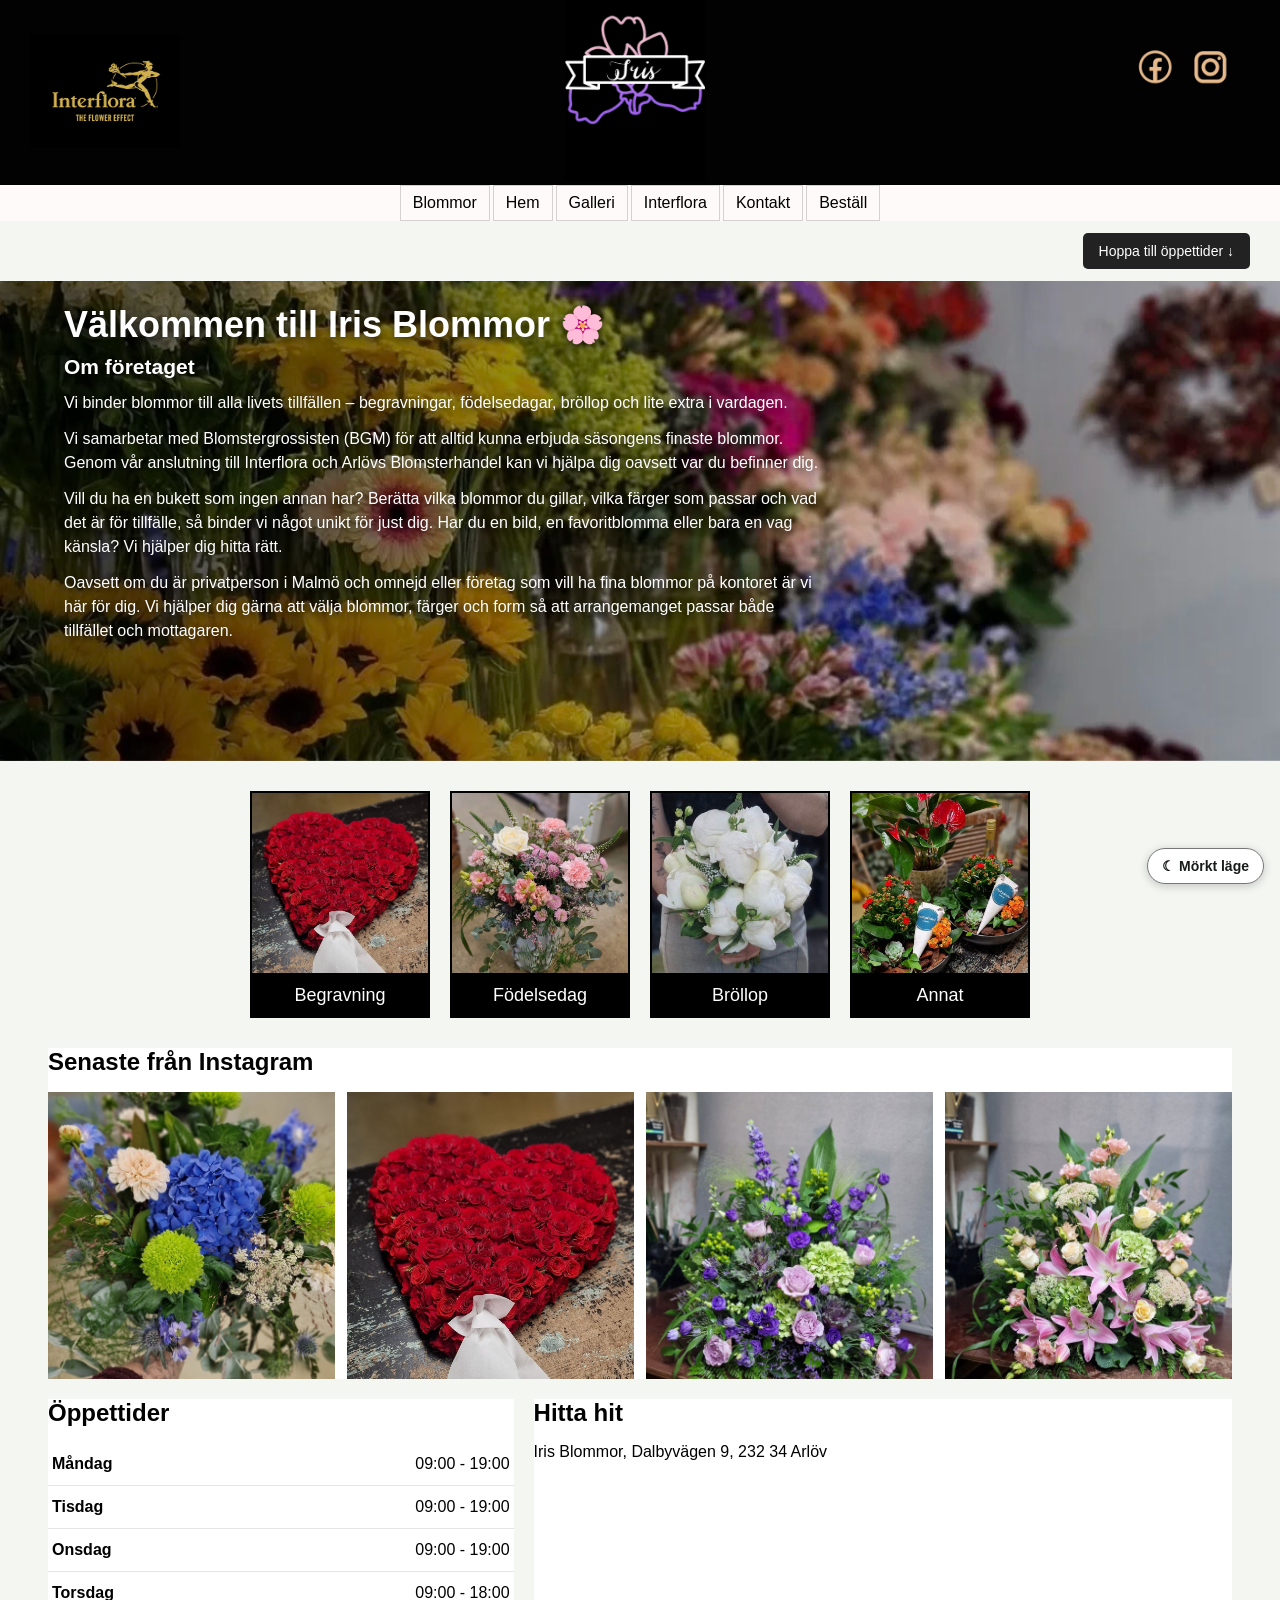
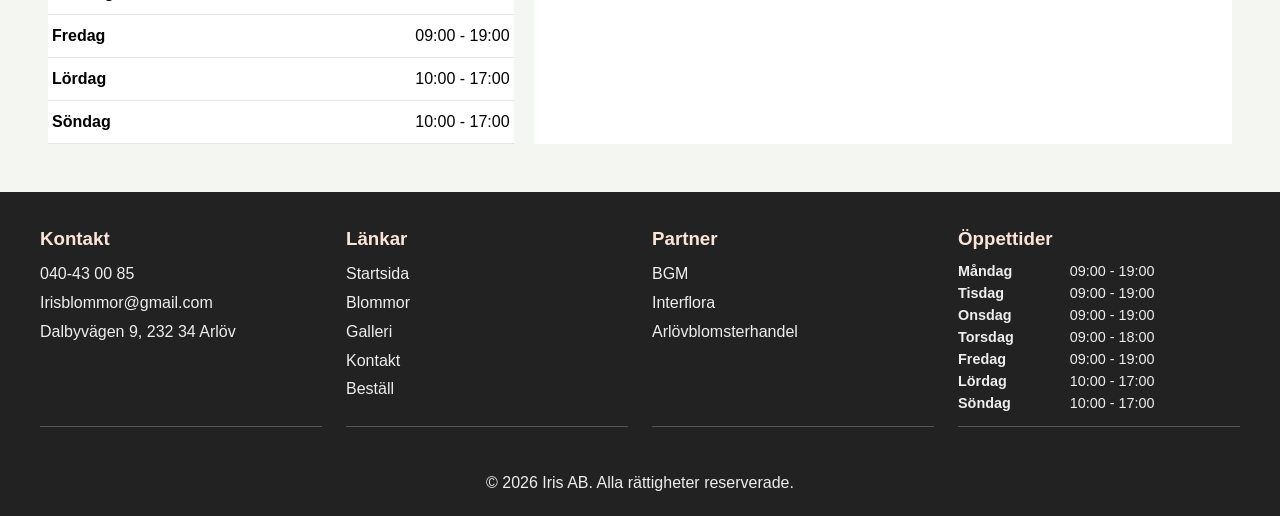
==== commit 84da4188: "SEO, Darkmode, update i readme" ====
--- a/index.html
+++ b/index.html
@@ -10,10 +10,14 @@
 
     <!-- Gör sidan anpassad för mobila enheter -->
     <meta name="viewport" content="width=device-width, initial-scale=1.0">
-    <title>Startsida | Iris Blommor</title>
+    <title>Blommor i Arlöv | Iris Blommor</title>
 
     <!-- kopplar html till css -->
+    <meta name="description" content="Iris Blommor i Arlöv erbjuder buketter och blomsterarrangemang för bröllop, födelsedagar, begravningar och vardag.">
+    <meta name="robots" content="index, follow">
+    <meta name="color-scheme" content="light dark">
     <link rel="stylesheet" href="style.css">
+    <script src="tema.js" defer></script>
 </head>
 
 
@@ -27,7 +31,7 @@
         <!-- samarbetspartners logga och länk -->
 
         
-        <a href="https://www.interflora.se/" target="_blank" class="interflora-link">
+        <a href="https://www.interflora.se/" target="_blank" rel="noopener noreferrer" class="interflora-link">
             <img src="images/1. startsida/interflora.logga.avif" alt="Interflora">
         </a>
 
@@ -39,13 +43,12 @@
         </div>
 
         <!-- sociala medier öppnas i ny flik -->
-        <a href="https://www.facebook.com/p/Arl%C3%B6vs-Blomsterhandel-61556911313052/" target="_blank" class="facebook-link">
+        <a href="https://www.facebook.com/p/Arl%C3%B6vs-Blomsterhandel-61556911313052/" target="_blank" rel="noopener noreferrer" class="facebook-link">
             <img src="images/1. startsida/facebook.icon.png" alt="Facebook">
         </a>
-        <a href="https://www.instagram.com/arlovsblomsterhandel/" target="_blank" class="instagram-link">
+        <a href="https://www.instagram.com/arlovsblomsterhandel/" target="_blank" rel="noopener noreferrer" class="instagram-link">
             <img src="images/1. startsida/instagram.icon.png" alt="Instagram">
         </a>
-        </div>
 
 
         <!-- navbar -->
@@ -71,16 +74,16 @@
 
                     <ul class="mobil-dropdown-links">
                         <li><a href="blommor.html">Alla blommor</a></li>
-                        <li><a href="Begravning.html">Begravning</a></li>
-                        <li><a href="födelsedag.html">Födelsedag</a></li>
-                        <li><a href="Bröllop.html">Bröllop</a></li>
+                        <li><a href="begravning.html">Begravning</a></li>
+                        <li><a href="fodelsedag.html">Födelsedag</a></li>
+                        <li><a href="brollop.html">Bröllop</a></li>
                         <li><a href="annat.html">Annat</a></li>
                     </ul>
                 </details>
             </li>
 
             <li><a href="index.html">Hem</a></li>
-            <li><a href="Galleri.html">Galleri</a></li>
+            <li><a href="galleri.html">Galleri</a></li>
             <li>
                 <a href="https://www.interflora.se/"
                    target="_blank"
@@ -88,8 +91,8 @@
                     Interflora
                 </a>
             </li>
-            <li><a href="Kontakt.html">Kontakt</a></li>
-            <li><a href="Beställ.html">Beställ</a></li>
+            <li><a href="kontakt.html">Kontakt</a></li>
+            <li><a href="bestall.html">Beställ</a></li>
 
         </ul>
     </details>
@@ -101,15 +104,15 @@
             <a href="blommor.html">Blommor</a>
 
             <ul class="dropdown-menu">
-                <li><a href="Begravning.html">Begravning</a></li>
-                <li><a href="födelsedag.html">Födelsedag</a></li>
-                <li><a href="Bröllop.html">Bröllop</a></li>
+                <li><a href="begravning.html">Begravning</a></li>
+                <li><a href="fodelsedag.html">Födelsedag</a></li>
+                <li><a href="brollop.html">Bröllop</a></li>
                 <li><a href="annat.html">Annat</a></li>
             </ul>
         </li>
 
         <li><a href="index.html">Hem</a></li>
-        <li><a href="Galleri.html">Galleri</a></li>
+        <li><a href="galleri.html">Galleri</a></li>
         <li>
             <a href="https://www.interflora.se/"
                target="_blank"
@@ -117,8 +120,8 @@
                 Interflora
             </a>
         </li>
-        <li><a href="Kontakt.html">Kontakt</a></li>
-        <li><a href="Beställ.html">Beställ</a></li>
+        <li><a href="kontakt.html">Kontakt</a></li>
+        <li><a href="bestall.html">Beställ</a></li>
 
     </ul>
 
@@ -155,15 +158,15 @@
             </div>
         </section>
         <nav class="category-row" aria-label="Blomkategorier">
-            <a class="category-card" href="Begravning.html">
+            <a class="category-card" href="begravning.html">
                 <img src="images/1. startsida/startsida.begravning.jpg" alt="Röda begravningsrosor">
                 <span>Begravning</span>
             </a>
-            <a class="category-card" href="Födelsedag.html">
+            <a class="category-card" href="fodelsedag.html">
                 <img src="images/1. startsida/startsida.födelsedag.jpg" alt="Födelsedagsblommor">
                 <span>Födelsedag</span>
             </a>
-            <a class="category-card" href="Bröllop.html">
+            <a class="category-card" href="brollop.html">
                 <img src="images/1. startsida/startsida.bröllop.jpg" alt="Brudbukett">
                 <span>Bröllop</span>
             </a>
@@ -213,7 +216,7 @@
         <div class="footer-content">
             <section>
                 <h3>Kontakt</h3>
-                <a href="+46123456789">012-345 67 89</a>
+                <a href="tel:040430085">040-43 00 85</a>
                 <a href="mailto:irisblommor@gmail.com">Irisblommor@gmail.com</a>
                 <a href="https://www.google.com/maps/search/?api=1&amp;query=Dalbyv%C3%A4gen+9%2C+232+34+Arl%C3%B6v">Dalbyvägen 9, 232 34 Arlöv</a>  
             </section> 
@@ -222,9 +225,9 @@
                 <h3>Länkar</h3>
                 <a href="index.html">Startsida</a>
                 <a href="blommor.html">Blommor</a> 
-                <a href="Galleri.html">Galleri</a>
-                <a href="Kontakt.html">Kontakt</a>
-                <a href="Beställ.html">Beställ</a>
+                <a href="galleri.html">Galleri</a>
+                <a href="kontakt.html">Kontakt</a>
+                <a href="bestall.html">Beställ</a>
             </nav>
 
             <section>
--- a/style.css
+++ b/style.css
@@ -1979,3 +1979,32 @@
         display: block;
     }
 }
+
+/* Integration: låt den befintliga designen styra, inte Bootstraps nav-komponent. */
+.nav { display: block; }
+.nav .dropdown-menu { --bs-dropdown-min-width: 0; }
+/* Dark mode med systemval, tillämpas av tema.js på html-elementet. */
+html[data-bs-theme="dark"] { --farg-vit: #242925; --bs-body-bg: #171b19; --bs-body-color: #f3f5f2; color-scheme: dark; }
+html[data-bs-theme="dark"] body, html[data-bs-theme="dark"] main, html[data-bs-theme="dark"] .main,
+html[data-bs-theme="dark"] .home-page { background-color: #171b19; color: #f3f5f2; }
+html[data-bs-theme="dark"] .nav, html[data-bs-theme="dark"] .nav a,
+html[data-bs-theme="dark"] .nav summary, html[data-bs-theme="dark"] .nav .dropdown-menu,
+html[data-bs-theme="dark"] .nav .dator-nav-links, html[data-bs-theme="dark"] .nav .mobil-nav-links,
+html[data-bs-theme="dark"] .nav .mobil-dropdown-links { background-color: #242925; color: #f3f5f2; border-color: #515951; }
+html[data-bs-theme="dark"] .nav a:hover, html[data-bs-theme="dark"] .nav summary:hover { background-color: #343d36; }
+html[data-bs-theme="dark"] .insta-gallery, html[data-bs-theme="dark"] .open-hours,
+html[data-bs-theme="dark"] .find-us, html[data-bs-theme="dark"] .home-page .category-card,
+html[data-bs-theme="dark"] .kategori, html[data-bs-theme="dark"] .begravning-kategori,
+html[data-bs-theme="dark"] .brollop-kategori, html[data-bs-theme="dark"] .annat-kategori,
+html[data-bs-theme="dark"] .kontakt-info, html[data-bs-theme="dark"] .kontakt-team,
+html[data-bs-theme="dark"] .bestall-form, html[data-bs-theme="dark"] .bestall-kategori,
+html[data-bs-theme="dark"] .fodelsedag-info, html[data-bs-theme="dark"] .kontakt-uppgifter { background-color: #242925; color: #f3f5f2; }
+html[data-bs-theme="dark"] input:not([type="radio"]):not([type="checkbox"]),
+html[data-bs-theme="dark"] textarea, html[data-bs-theme="dark"] select { background-color: #303830; color: white; border-color: #737d74; }
+html[data-bs-theme="dark"] .open-hours td, html[data-bs-theme="dark"] .open-hours th { border-color: #515951; }
+html[data-bs-theme="dark"] .home-page .category-card span { background-color: #111; color: white; }
+html[data-bs-theme="dark"] .footer { background-color: #161916; }
+.iris-theme-toggle { position: fixed; right: 16px; bottom: 16px; z-index: 9999; padding: 9px 14px; border: 1px solid #777; border-radius: 999px; background: white; color: #171b19; font: 600 14px Arial,sans-serif; cursor: pointer; box-shadow: 0 2px 10px #0003; }
+html[data-bs-theme="dark"] .iris-theme-toggle { background: #303830; color: white; }
+.iris-theme-toggle:focus-visible { outline: 3px solid #c49b6a; outline-offset: 3px; }
+.form-info { margin-top: 12px; font-size: .9rem; }
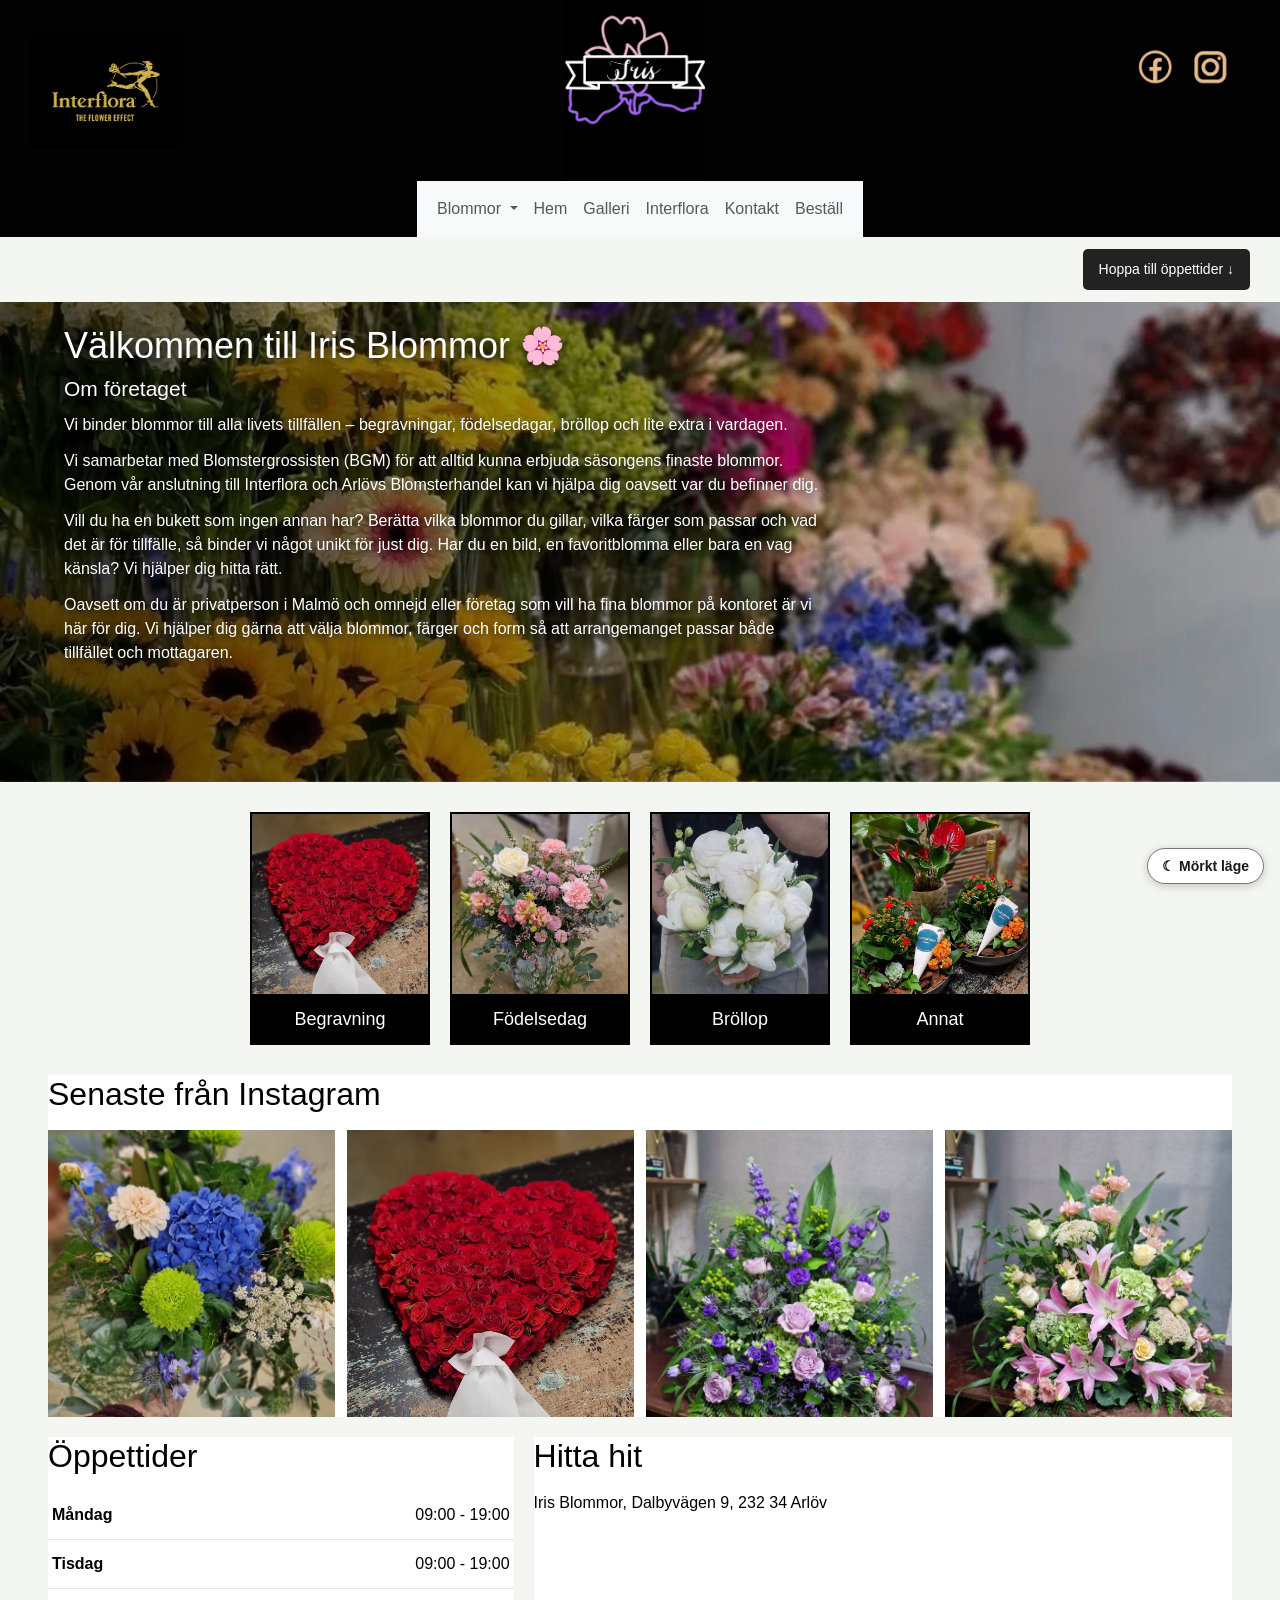
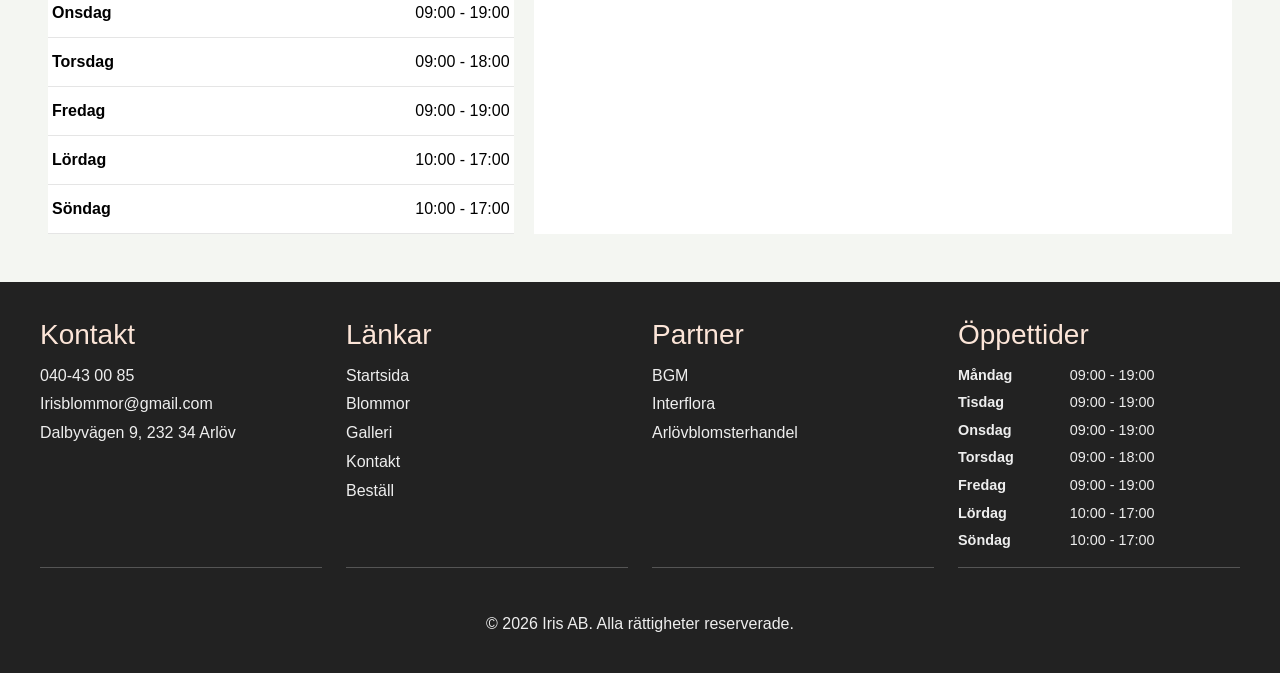
==== commit c175a91a: "Bootstrap responsive navbar för alla sidor" ====
--- a/index.html
+++ b/index.html
@@ -3,6 +3,9 @@
 
 
 <head>
+    <!-- ==================== Bootstraplänk ==================== -->
+    <link rel="stylesheet" href="https://cdn.jsdelivr.net/npm/bootstrap@5.3.8/dist/css/bootstrap.min.css">
+    
     <!-- Favicon -->
     <link rel="icon" type="image/png" href="images/favicon.png">
 
@@ -56,75 +59,59 @@
 
 <!-- ==================== NAVIGATION ==================== -->
 
-<nav class="nav" aria-label="Huvudnavigation">
-
-    <!-- Hamburgarmeny för mobil -->
-    <details class="mobilmeny">
-        <summary class="hamburger">
-            <span aria-hidden="true">☰</span>
-            <span class="meny-text">Meny</span>
-        </summary>
-
-        <!-- Länkar som visas när mobilmenyn öppnas -->
-        <ul class="mobil-nav-links">
-
-            <li>
-                <details class="mobil-dropdown">
-                    <summary>Blommor</summary>
-
-                    <ul class="mobil-dropdown-links">
-                        <li><a href="blommor.html">Alla blommor</a></li>
-                        <li><a href="begravning.html">Begravning</a></li>
-                        <li><a href="fodelsedag.html">Födelsedag</a></li>
-                        <li><a href="brollop.html">Bröllop</a></li>
-                        <li><a href="annat.html">Annat</a></li>
-                    </ul>
-                </details>
-            </li>
-
-            <li><a href="index.html">Hem</a></li>
-            <li><a href="galleri.html">Galleri</a></li>
-            <li>
-                <a href="https://www.interflora.se/"
-                   target="_blank"
-                   rel="noopener noreferrer">
-                    Interflora
-                </a>
-            </li>
-            <li><a href="kontakt.html">Kontakt</a></li>
-            <li><a href="bestall.html">Beställ</a></li>
-
-        </ul>
-    </details>
-
-    <!-- Vanlig navigation för dator -->
-    <ul class="dator-nav-links">
-
-        <li class="dropdown">
-            <a href="blommor.html">Blommor</a>
-
-            <ul class="dropdown-menu">
-                <li><a href="begravning.html">Begravning</a></li>
-                <li><a href="fodelsedag.html">Födelsedag</a></li>
-                <li><a href="brollop.html">Bröllop</a></li>
-                <li><a href="annat.html">Annat</a></li>
-            </ul>
-        </li>
-
-        <li><a href="index.html">Hem</a></li>
-        <li><a href="galleri.html">Galleri</a></li>
-        <li>
-            <a href="https://www.interflora.se/"
-               target="_blank"
-               rel="noopener noreferrer">
-                Interflora
-            </a>
-        </li>
-        <li><a href="kontakt.html">Kontakt</a></li>
-        <li><a href="bestall.html">Beställ</a></li>
-
-    </ul>
-
+<nav class="navbar navbar-expand-md bg-body-tertiary" data-bs-theme="auto" aria-label="Huvudnavigation">
+  <div class="container-fluid">
+
+    <!-- Hamburgarknapp för mobil -->
+    <button class="navbar-toggler" 
+            type="button" 
+            data-bs-toggle="collapse" 
+            data-bs-target="#huvudmeny" 
+            aria-controls="huvudmeny" 
+            aria-expanded="false" 
+            aria-label="Öppna eller stäng meny">
+      <span class="navbar-toggler-icon"></span>
+    </button>
+
+    <!-- Menyinnehåll -->
+    <div class="collapse navbar-collapse" id="huvudmeny">
+      <ul class="navbar-nav ms-auto">
+        
+        <!-- Dropdown: Blommor -->
+        <li class="nav-item dropdown">
+          <a class="nav-link dropdown-toggle" href="blommor.html" role="button" data-bs-toggle="dropdown" aria-expanded="false">
+            Blommor
+          </a>
+          <ul class="dropdown-menu">
+            <li><a class="dropdown-item" href="blommor.html">Alla blommor</a></li>
+            <li><a class="dropdown-item" href="begravning.html">Begravning</a></li>
+            <li><a class="dropdown-item" href="fodelsedag.html">Födelsedag</a></li>
+            <li><a class="dropdown-item" href="brollop.html">Bröllop</a></li>
+            <li><a class="dropdown-item" href="annat.html">Annat</a></li>
+          </ul>
+        </li>
+
+        <!-- Övriga Länkar -->
+        <li class="nav-item">
+          <a class="nav-link" href="index.html">Hem</a>
+        </li>
+        <li class="nav-item">
+          <a class="nav-link" href="galleri.html">Galleri</a>
+        </li>
+        <li class="nav-item">
+          <a class="nav-link" href="https://www.interflora.se/" target="_blank" rel="noopener noreferrer">Interflora</a>
+        </li>
+        <li class="nav-item">
+          <a class="nav-link" href="kontakt.html">Kontakt</a>
+        </li>
+        <li class="nav-item">
+          <a class="nav-link" href="bestall.html">Beställ</a>
+        </li>
+
+      </ul>
+    </div>
+
+  </div>
 </nav>
 
     </header>
@@ -212,6 +199,7 @@
             </section>
         </div>
     </main>
+    
     <footer class="footer">
         <div class="footer-content">
             <section>
@@ -252,5 +240,7 @@
             <p>&copy; 2026 Iris AB. Alla rättigheter reserverade.</p>
         </div>
     </footer>
+    <!-- ==================== Bootstrap script ==================== -->
+    <script src="https://cdn.jsdelivr.net/npm/bootstrap@5.3.8/dist/js/bootstrap.bundle.min.js"></script>
 </body>
 </html>
--- a/style.css
+++ b/style.css
@@ -2,6 +2,7 @@
 :root {
     --farg-svart: #020202;
     --farg-vit: white;
+    --spacing: 20px; /* Gemensamt avstånd mellan element */
 }
 
 /* Grundstil och mobil */
@@ -130,6 +131,15 @@
 
 .nav .dropdown:focus-within .dropdown-menu {
     display: block;
+}
+
+.navbar-toggler {
+  margin: 0 auto;
+}
+
+nav.navbar {
+  margin-left: auto !important;
+  margin-right: auto !important;
 }
 
 .dropdown-menu a {
@@ -243,7 +253,7 @@
     justify-content: center;
     align-items: center;
     flex-wrap: wrap;
-    gap: 20px;
+    gap: var(--spacing);
     padding: 30px 0;
 }
 
